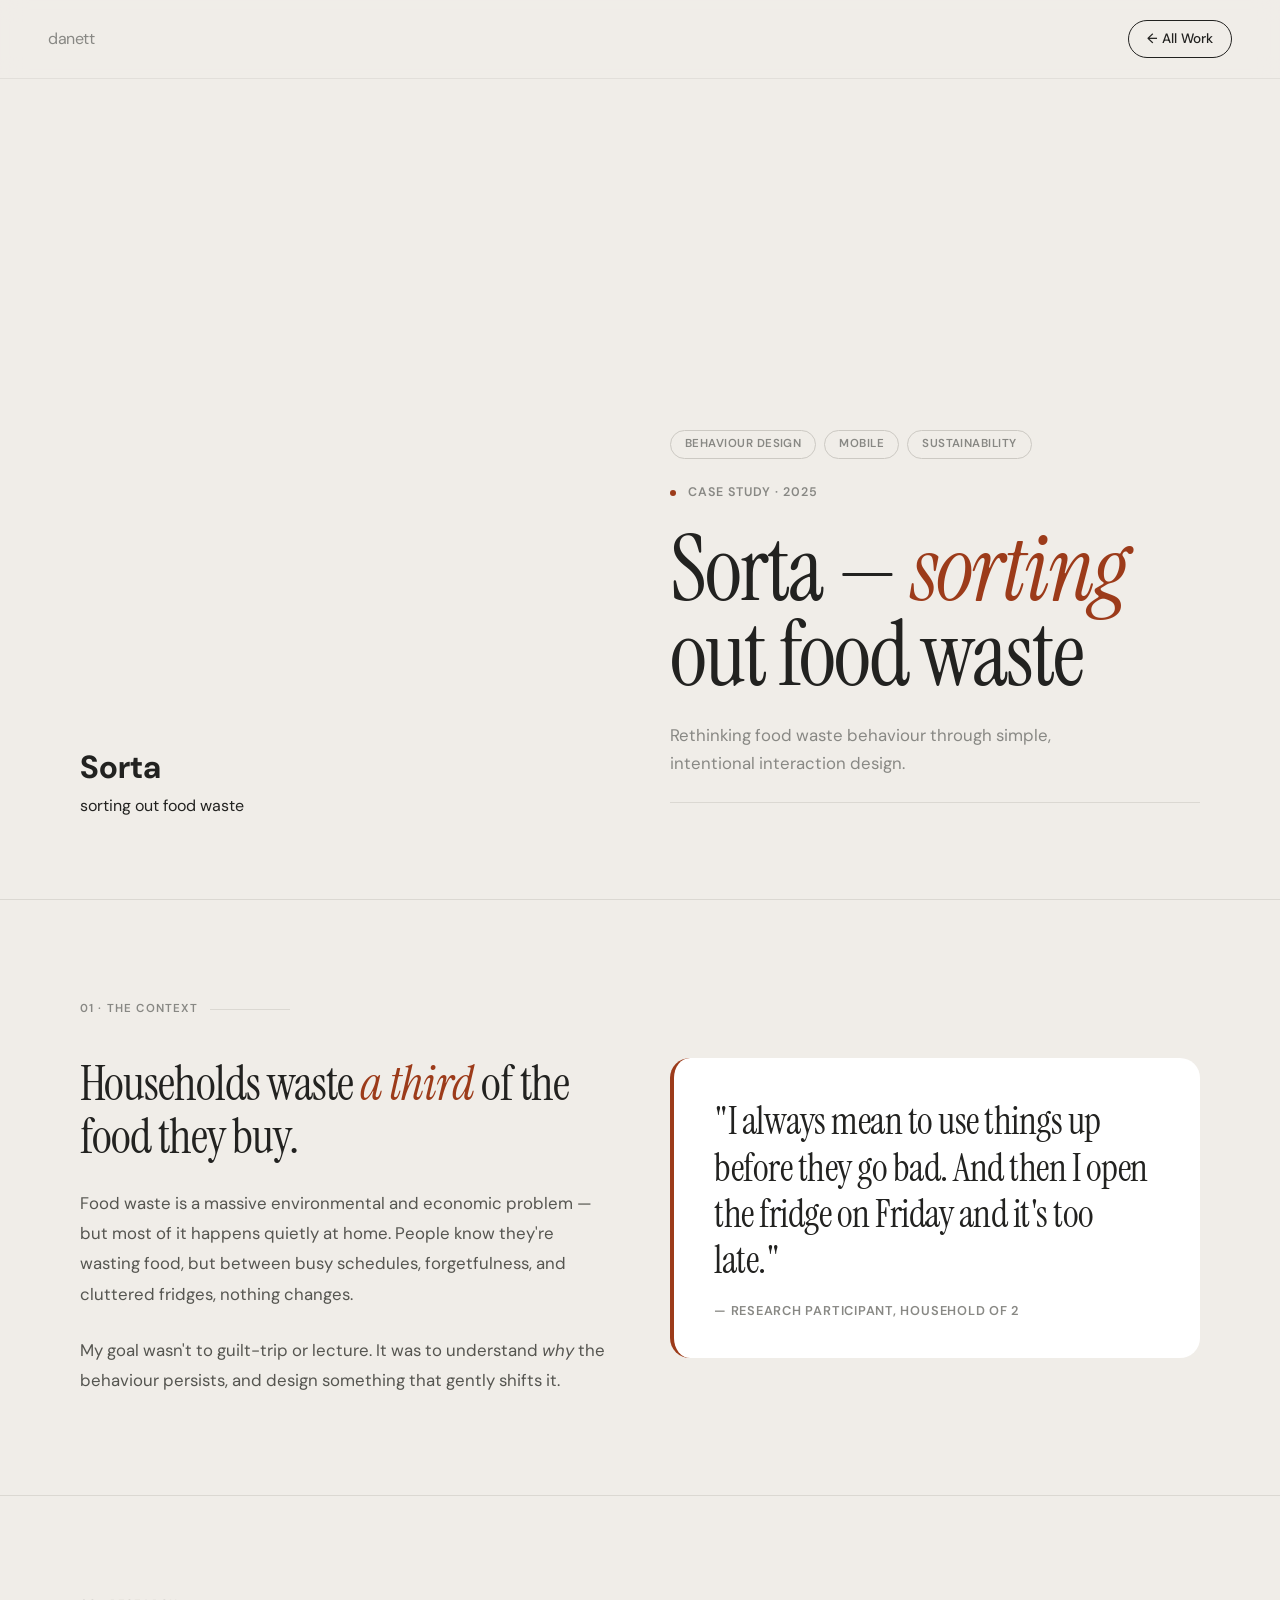
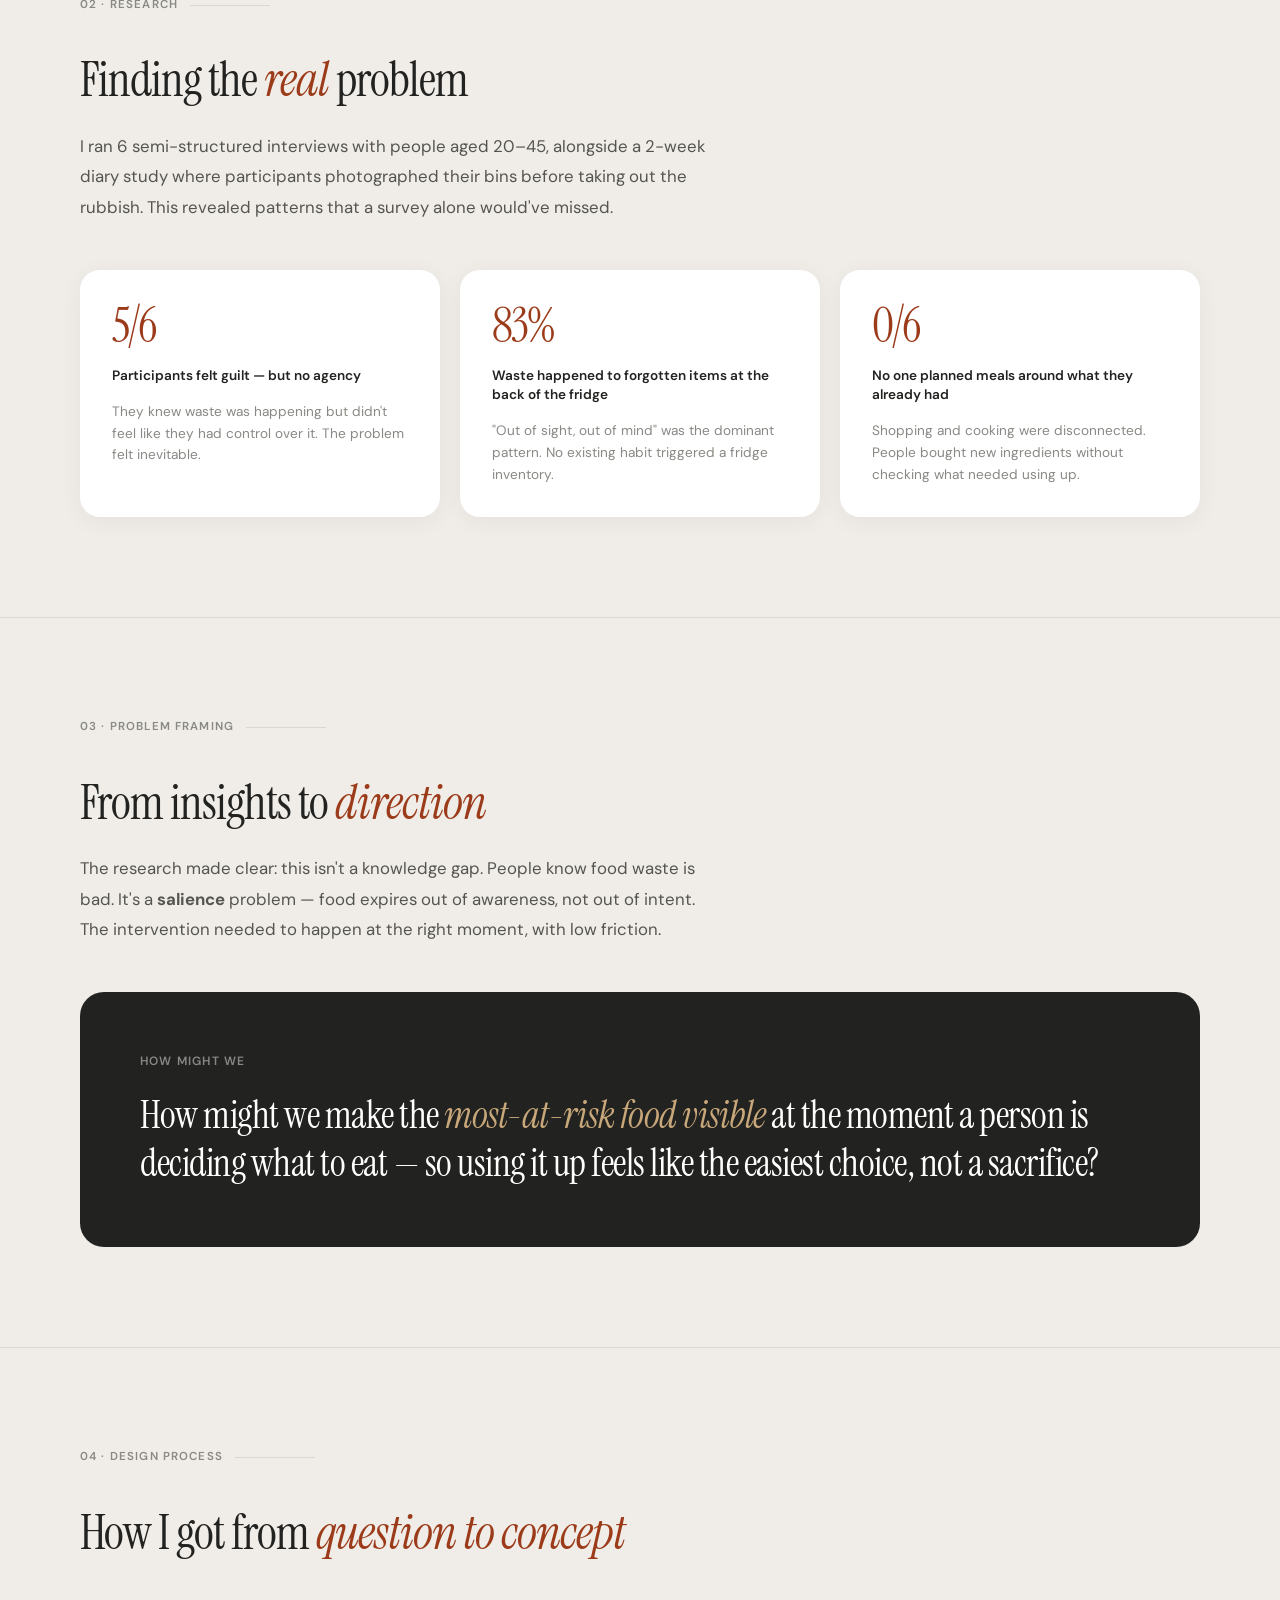
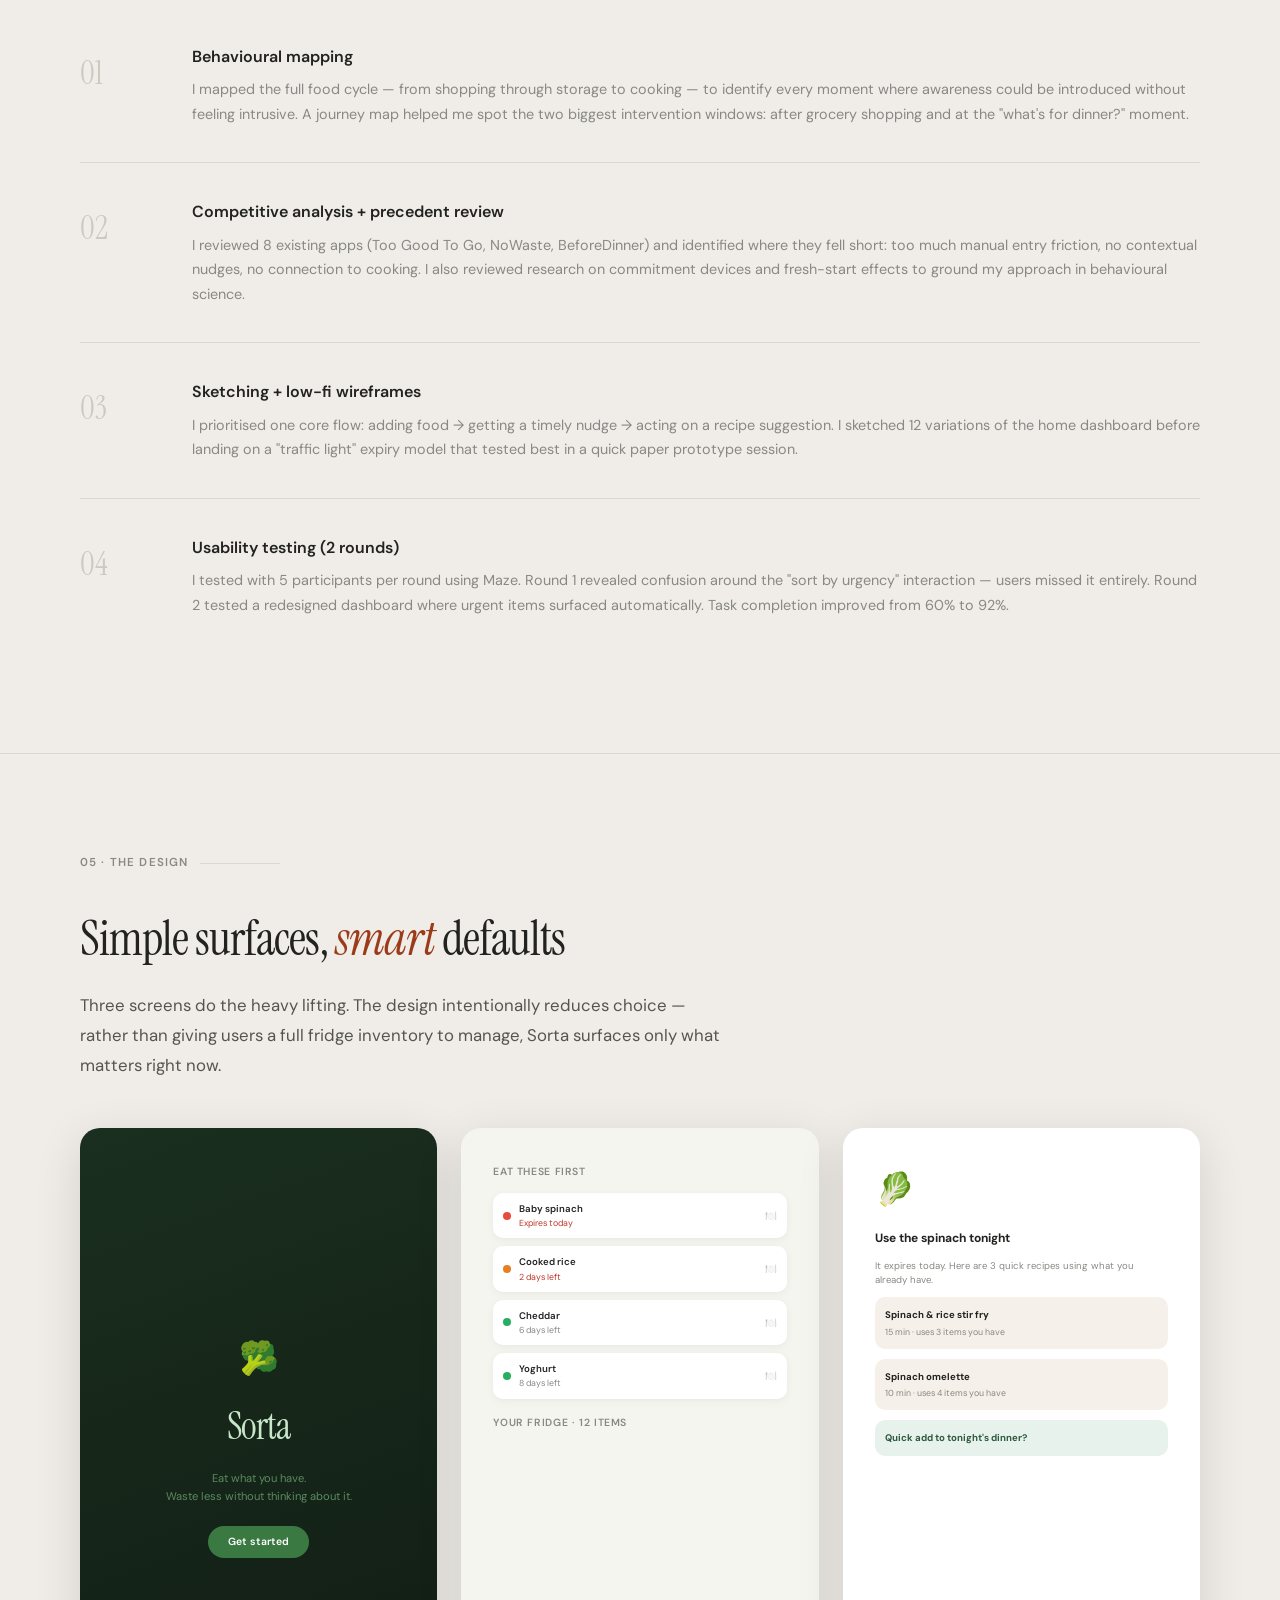
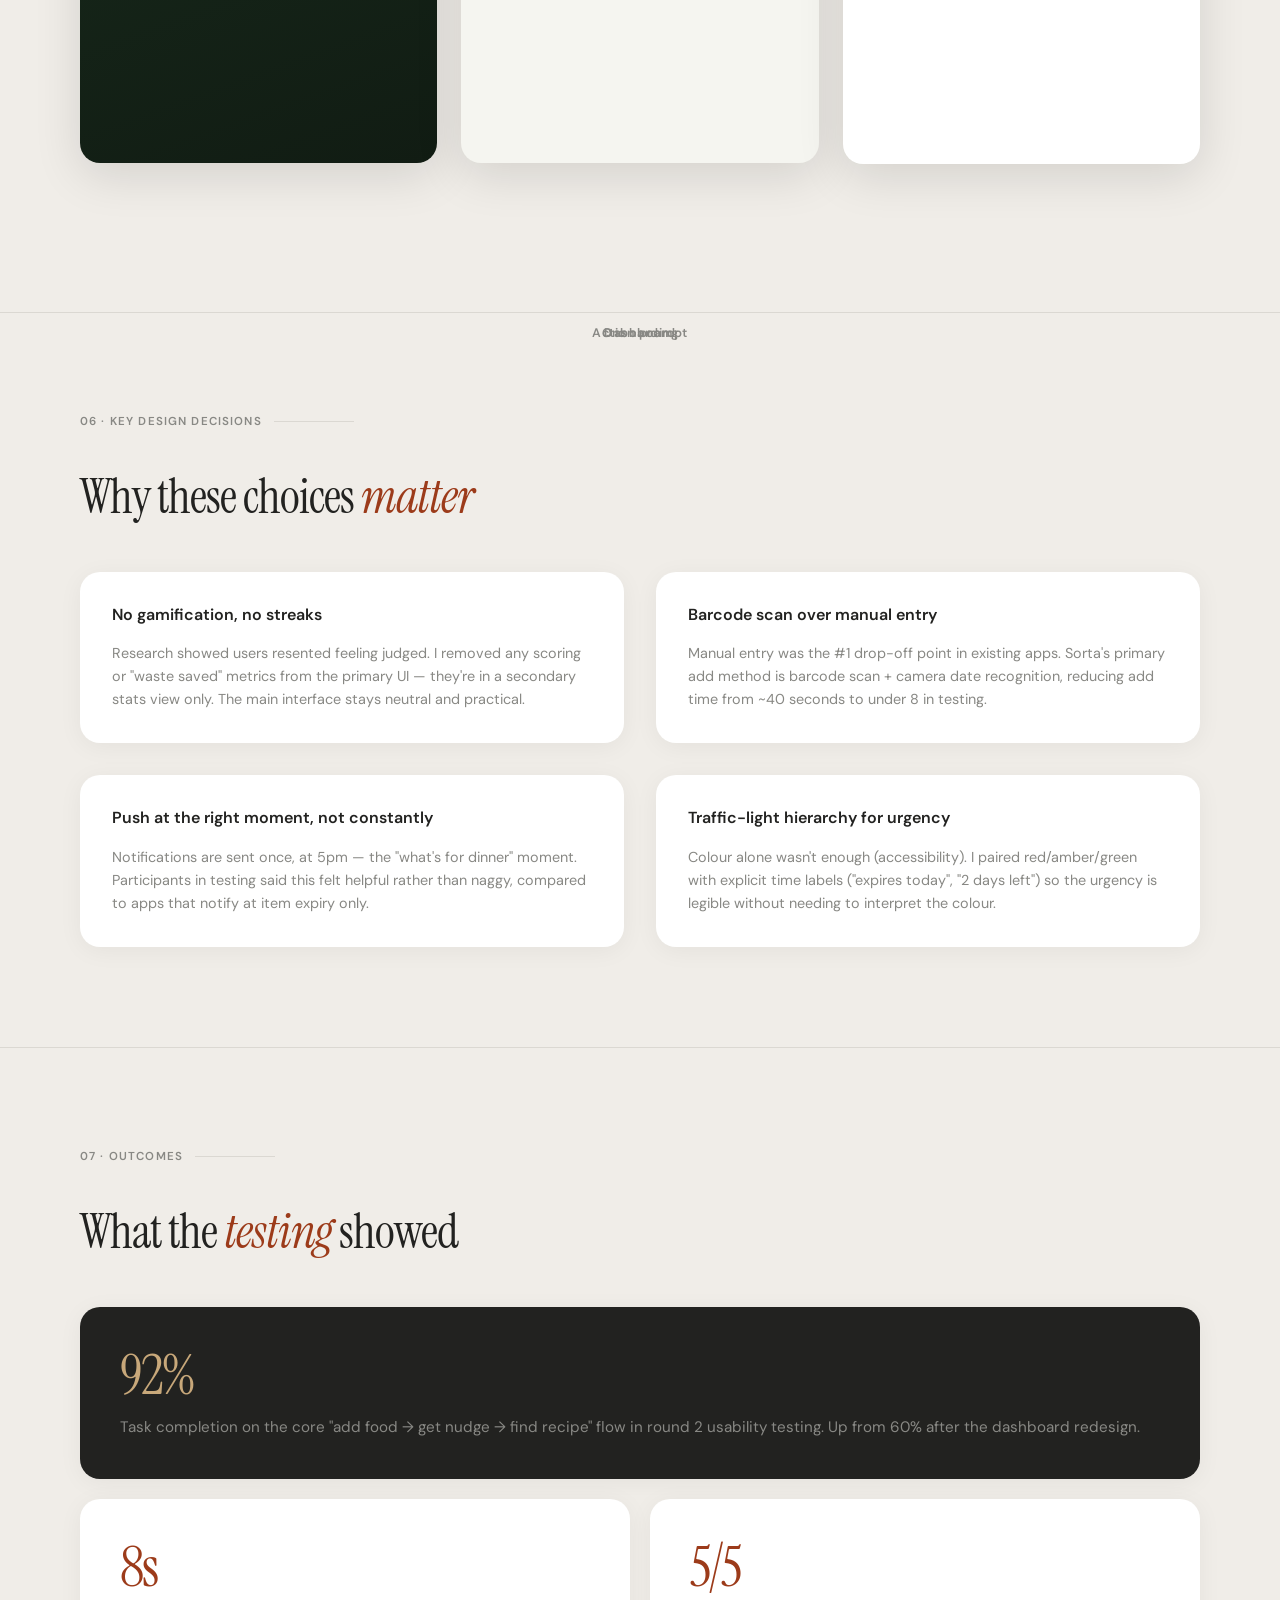
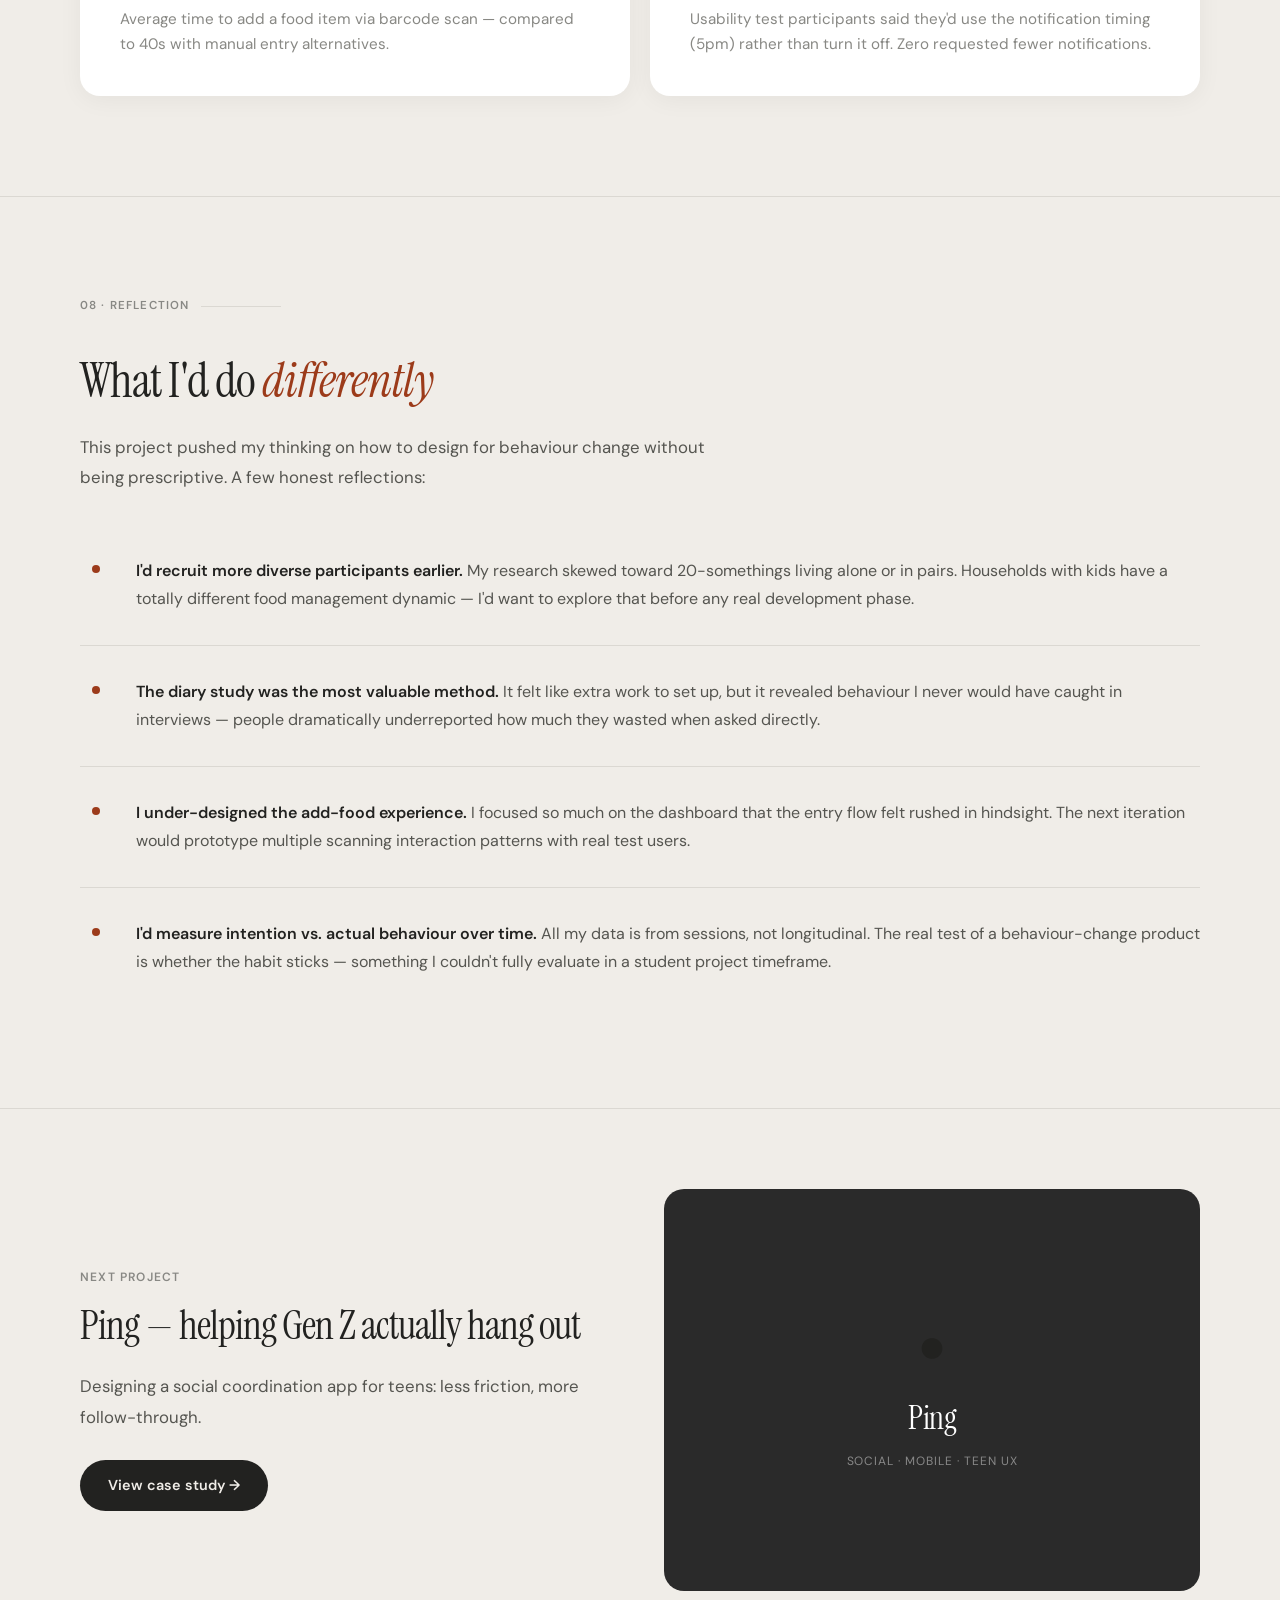
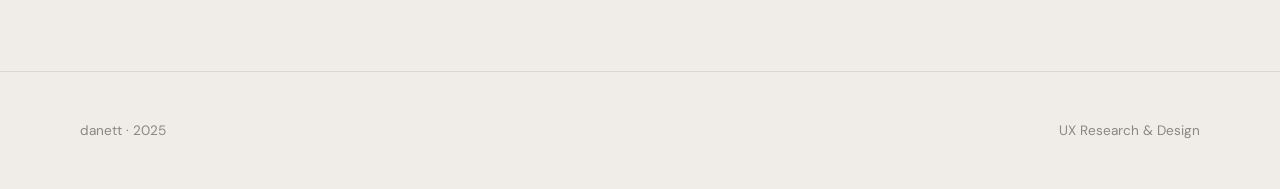
==== sorta.html @ 9630ebcc "sorta.html updated" ====
<!DOCTYPE html>
<html lang="en">
<head>
  <meta charset="UTF-8">
  <meta name="viewport" content="width=device-width, initial-scale=1.0">
  <title>Sorta — Case Study | Danett</title>
  <link rel="preconnect" href="https://fonts.googleapis.com">
  <link href="https://fonts.googleapis.com/css2?family=Instrument+Serif:ital@0;1&family=DM+Sans:wght@300;400;500;600&display=swap" rel="stylesheet">
  <style>
    :root {
      --bg: #f0ede8;
      --dark: #222220;
      --mid: #888884;
      --rust: #9c3b1a;
      --rust-bg: #a8431e;
      --white: #ffffff;
      --card-bg: #ffffff;
      --radius: 20px;
      --accent-soft: #e8e3db;
      --green: #2d5a3d;
      --green-light: #e8f2ec;
    }

    *, *::before, *::after { box-sizing: border-box; margin: 0; padding: 0; }
    html { scroll-behavior: smooth; }

    body {
      background: var(--bg);
      color: var(--dark);
      font-family: 'DM Sans', sans-serif;
      font-size: 16px;
      line-height: 1.6;
    }

    a { color: inherit; text-decoration: none; }

    /* ── NAV ── */
    nav {
      position: fixed;
      top: 0; left: 0; right: 0;
      z-index: 100;
      display: flex;
      align-items: center;
      justify-content: space-between;
      padding: 20px 48px;
      background: rgba(240, 237, 232, 0.85);
      backdrop-filter: blur(12px);
      border-bottom: 1px solid rgba(0,0,0,0.06);
    }

    .nav-logo {
      font-size: 1rem;
      color: var(--mid);
      letter-spacing: -0.5px;
    }

    .nav-back {
      display: flex;
      align-items: center;
      gap: 8px;
      font-size: 0.85rem;
      font-weight: 500;
      color: var(--dark);
      border: 1.5px solid var(--dark);
      border-radius: 999px;
      padding: 7px 18px;
      transition: background 0.2s, color 0.2s;
    }
    .nav-back:hover { background: var(--dark); color: var(--bg); }

    /* ── HERO / TITLE BLOCK ── */
    .cs-hero {
      min-height: 100vh;
      display: grid;
      grid-template-columns: 1fr 1fr;
      align-items: end;
      padding: 140px 80px 80px;
      gap: 60px;
      border-bottom: 1.5px solid #dbd8d2;
    }

    .cs-hero-left {
      display: flex;
      flex-direction: column;
      justify-content: flex-end;
      gap: 24px;
    }

    .cs-eyebrow {
      display: flex;
      align-items: center;
      gap: 12px;
      font-size: 0.78rem;
      font-weight: 600;
      letter-spacing: 0.08em;
      text-transform: uppercase;
      color: var(--mid);
    }

    .cs-eyebrow-dot {
      width: 6px; height: 6px;
      background: var(--rust);
      border-radius: 50%;
    }

    .cs-hero-title {
      font-family: 'Instrument Serif', serif;
      font-size: clamp(3.5rem, 7vw, 6rem);
      line-height: 0.95;
      letter-spacing: -2px;
      font-weight: 400;
    }

    .cs-hero-title em {
      font-style: italic;
      color: var(--rust);
    }

    .cs-hero-subtitle {
      font-size: 1.05rem;
      color: var(--mid);
      line-height: 1.7;
      max-width: 440px;
    }

    .cs-hero-meta {
      display: flex;
      gap: 32px;
      padding-top: 16px;
      border-top: 1px solid #dbd8d2;
      flex-wrap: wrap;
    }

    .meta-item {
      display: flex;
      flex-direction: column;
      gap: 4px;
    }

    .meta-label {
      font-size: 0.7rem;
      font-weight: 600;
      letter-spacing: 0.08em;
      text-transform: uppercase;
      color: var(--mid);
    }

    .meta-value {
      font-size: 0.9rem;
      font-weight: 500;
      color: var(--dark);
    }

    .cs-hero-right {
      display: flex;
      align-items: flex-end;
      justify-content: center;
    }

    .cs-hero-visual {
      width: 100%;
      aspect-ratio: 3/4;
      background: #2a2a2a;
      border-radius: 24px;
      overflow: hidden;
      position: relative;
      box-shadow: 0 32px 80px rgba(0,0,0,0.15);
    }

    /* Visual inside hero card */
    .hero-card-inner {
      position: absolute;
      inset: 0;
      display: flex;
      flex-direction: column;
      align-items: center;
      justify-content: center;
      gap: 16px;
      background: linear-gradient(160deg, #1a2f1f 0%, #0d1a10 100%);
    }

    .hero-card-icon {
      font-size: 4rem;
      line-height: 1;
    }

    .hero-card-wordmark {
      font-family: 'Instrument Serif', serif;
      font-size: 3.5rem;
      color: #c8e6c9;
      letter-spacing: -1px;
    }

    .hero-card-tagline {
      font-size: 0.8rem;
      color: #5a8a5e;
      letter-spacing: 0.1em;
      text-transform: uppercase;
    }

    .hero-card-screens {
      position: absolute;
      bottom: -20px;
      left: 50%;
      transform: translateX(-50%);
      display: flex;
      gap: 12px;
    }

    .mini-screen {
      width: 70px;
      height: 120px;
      background: #1a3a1f;
      border-radius: 10px;
      border: 1px solid #2d5a32;
    }

    .mini-screen:nth-child(2) { transform: translateY(-16px); background: #234028; }

    /* ── TAGS ── */
    .tag-row {
      display: flex;
      gap: 8px;
      flex-wrap: wrap;
    }

    .tag {
      font-size: 0.72rem;
      font-weight: 600;
      color: var(--mid);
      border: 1.5px solid #ccc9c3;
      border-radius: 999px;
      padding: 4px 14px;
      letter-spacing: 0.04em;
      text-transform: uppercase;
    }

    /* ── CONTENT SECTIONS ── */
    .cs-section {
      padding: 100px 80px;
      border-bottom: 1.5px solid #dbd8d2;
    }

    .cs-section:last-of-type { border-bottom: none; }

    .section-number {
      font-size: 0.72rem;
      font-weight: 600;
      letter-spacing: 0.1em;
      text-transform: uppercase;
      color: var(--mid);
      margin-bottom: 40px;
      display: flex;
      align-items: center;
      gap: 12px;
    }

    .section-number::after {
      content: '';
      flex: 1;
      height: 1px;
      background: #dbd8d2;
      max-width: 80px;
    }

    .section-title {
      font-family: 'Instrument Serif', serif;
      font-size: clamp(2rem, 4vw, 3rem);
      font-weight: 400;
      line-height: 1.1;
      letter-spacing: -1px;
      margin-bottom: 24px;
    }

    .section-title em { font-style: italic; color: var(--rust); }

    .body-text {
      font-size: 1.05rem;
      color: #555550;
      line-height: 1.8;
      max-width: 640px;
    }

    /* ── 2-COL LAYOUT ── */
    .two-col {
      display: grid;
      grid-template-columns: 1fr 1fr;
      gap: 60px;
      align-items: start;
    }

    .two-col.flip > *:first-child { order: 2; }
    .two-col.flip > *:last-child { order: 1; }

    /* ── PROBLEM BLOCK ── */
    .problem-quote {
      font-family: 'Instrument Serif', serif;
      font-size: clamp(1.8rem, 3vw, 2.4rem);
      font-weight: 400;
      line-height: 1.2;
      letter-spacing: -0.5px;
      color: var(--dark);
      padding: 40px;
      background: var(--white);
      border-radius: var(--radius);
      border-left: 4px solid var(--rust);
      position: relative;
    }

    .problem-quote .quote-source {
      display: block;
      margin-top: 20px;
      font-family: 'DM Sans', sans-serif;
      font-size: 0.8rem;
      font-weight: 600;
      letter-spacing: 0.06em;
      text-transform: uppercase;
      color: var(--mid);
    }

    /* ── RESEARCH CARDS ── */
    .insight-grid {
      display: grid;
      grid-template-columns: repeat(3, 1fr);
      gap: 20px;
      margin-top: 48px;
    }

    .insight-card {
      background: var(--white);
      border-radius: var(--radius);
      padding: 32px;
      display: flex;
      flex-direction: column;
      gap: 16px;
      box-shadow: 0 4px 24px rgba(0,0,0,0.05);
      transition: transform 0.2s ease, box-shadow 0.2s ease;
    }

    .insight-card:hover {
      transform: translateY(-4px);
      box-shadow: 0 12px 40px rgba(0,0,0,0.1);
    }

    .insight-num {
      font-family: 'Instrument Serif', serif;
      font-size: 3rem;
      font-weight: 400;
      line-height: 1;
      color: var(--rust);
      letter-spacing: -2px;
    }

    .insight-label {
      font-size: 0.85rem;
      font-weight: 600;
      color: var(--dark);
      line-height: 1.4;
    }

    .insight-desc {
      font-size: 0.85rem;
      color: var(--mid);
      line-height: 1.6;
    }

    /* ── HMW / FRAMING ── */
    .hmw-block {
      background: var(--dark);
      color: var(--white);
      border-radius: 24px;
      padding: 60px;
      margin-top: 48px;
    }

    .hmw-label {
      font-size: 0.75rem;
      font-weight: 600;
      letter-spacing: 0.1em;
      text-transform: uppercase;
      color: #888;
      margin-bottom: 20px;
    }

    .hmw-text {
      font-family: 'Instrument Serif', serif;
      font-size: clamp(1.6rem, 3vw, 2.4rem);
      font-weight: 400;
      line-height: 1.25;
      letter-spacing: -0.5px;
    }

    .hmw-text em {
      font-style: italic;
      color: #c8a87a;
    }

    /* ── PROCESS STEPS ── */
    .process-steps {
      display: flex;
      flex-direction: column;
      gap: 0;
      margin-top: 48px;
    }

    .process-step {
      display: grid;
      grid-template-columns: 80px 1fr;
      gap: 32px;
      padding: 36px 0;
      border-bottom: 1px solid #dbd8d2;
      align-items: start;
    }

    .process-step:last-child { border-bottom: none; }

    .step-num {
      font-family: 'Instrument Serif', serif;
      font-size: 2rem;
      color: #ccc9c3;
      font-weight: 400;
      padding-top: 4px;
    }

    .step-content { display: flex; flex-direction: column; gap: 8px; }

    .step-title {
      font-size: 1rem;
      font-weight: 600;
      color: var(--dark);
    }

    .step-desc {
      font-size: 0.9rem;
      color: var(--mid);
      line-height: 1.7;
    }

    /* ── MOCKUP FRAMES ── */
    .mockup-row {
      display: grid;
      grid-template-columns: repeat(3, 1fr);
      gap: 24px;
      margin-top: 48px;
    }

    .mockup-frame {
      border-radius: 20px;
      overflow: hidden;
      aspect-ratio: 9/16;
      display: flex;
      flex-direction: column;
      position: relative;
      box-shadow: 0 12px 48px rgba(0,0,0,0.12);
    }

    /* Different screen states */
    .frame-onboard {
      background: linear-gradient(160deg, #1a2f1f 0%, #111c13 100%);
    }

    .frame-home {
      background: #f5f5f0;
    }

    .frame-action {
      background: #fff;
    }

    .frame-label {
      position: absolute;
      bottom: -32px;
      left: 0;
      right: 0;
      text-align: center;
      font-size: 0.78rem;
      font-weight: 600;
      color: var(--mid);
      letter-spacing: 0.04em;
    }

    .mockup-wrapper {
      padding-bottom: 48px;
    }

    /* Onboarding screen contents */
    .screen-onboard-inner {
      display: flex;
      flex-direction: column;
      align-items: center;
      justify-content: center;
      height: 100%;
      gap: 12px;
      padding: 24px;
    }

    .screen-logo {
      font-family: 'Instrument Serif', serif;
      font-size: 2.4rem;
      color: #c8e6c9;
      letter-spacing: -1px;
    }

    .screen-body-text {
      font-size: 0.7rem;
      color: #5a8a5e;
      text-align: center;
      line-height: 1.6;
    }

    .screen-btn {
      background: #3a7a42;
      color: #fff;
      border-radius: 999px;
      padding: 8px 20px;
      font-size: 0.65rem;
      font-weight: 600;
      margin-top: 8px;
    }

    /* Home screen */
    .screen-home-inner {
      display: flex;
      flex-direction: column;
      padding: 20px 16px;
      gap: 8px;
      height: 100%;
    }

    .screen-header {
      font-size: 0.65rem;
      font-weight: 600;
      color: var(--mid);
      letter-spacing: 0.06em;
      text-transform: uppercase;
      margin-bottom: 4px;
    }

    .food-item {
      background: #fff;
      border-radius: 10px;
      padding: 8px 10px;
      display: flex;
      align-items: center;
      gap: 8px;
      box-shadow: 0 2px 8px rgba(0,0,0,0.05);
    }

    .food-dot {
      width: 8px; height: 8px;
      border-radius: 50%;
      flex-shrink: 0;
    }

    .food-info { flex: 1; }

    .food-name {
      font-size: 0.6rem;
      font-weight: 600;
      color: var(--dark);
    }

    .food-exp {
      font-size: 0.55rem;
      color: var(--mid);
    }

    .food-exp.urgent { color: #c0392b; }

    /* Action screen */
    .screen-action-inner {
      display: flex;
      flex-direction: column;
      padding: 20px 16px;
      gap: 10px;
      height: 100%;
    }

    .action-icon {
      font-size: 2rem;
      margin-bottom: 4px;
    }

    .action-title {
      font-size: 0.75rem;
      font-weight: 700;
      color: var(--dark);
    }

    .action-subtitle {
      font-size: 0.6rem;
      color: var(--mid);
      line-height: 1.5;
    }

    .recipe-card {
      background: #f5f0ea;
      border-radius: 10px;
      padding: 10px;
    }

    .recipe-title {
      font-size: 0.6rem;
      font-weight: 700;
      color: var(--dark);
    }

    .recipe-sub {
      font-size: 0.55rem;
      color: var(--mid);
      margin-top: 2px;
    }

    /* ── OUTCOMES ── */
    .outcomes-grid {
      display: grid;
      grid-template-columns: 1fr 1fr;
      gap: 20px;
      margin-top: 48px;
    }

    .outcome-card {
      background: var(--white);
      border-radius: var(--radius);
      padding: 40px;
      box-shadow: 0 4px 24px rgba(0,0,0,0.05);
    }

    .outcome-card.featured {
      background: var(--dark);
      color: var(--white);
      grid-column: 1 / -1;
    }

    .outcome-stat {
      font-family: 'Instrument Serif', serif;
      font-size: 3.5rem;
      font-weight: 400;
      line-height: 1;
      letter-spacing: -2px;
      color: var(--rust);
      margin-bottom: 12px;
    }

    .outcome-card.featured .outcome-stat { color: #c8a87a; }

    .outcome-text {
      font-size: 0.95rem;
      color: var(--mid);
      line-height: 1.6;
    }

    .outcome-card.featured .outcome-text { color: #888884; }

    /* ── REFLECTION ── */
    .reflection-list {
      display: flex;
      flex-direction: column;
      gap: 0;
      margin-top: 32px;
    }

    .reflection-item {
      padding: 32px 0;
      border-bottom: 1px solid #dbd8d2;
      display: grid;
      grid-template-columns: 32px 1fr;
      gap: 24px;
      align-items: start;
    }

    .reflection-item:last-child { border-bottom: none; }

    .reflection-bullet {
      width: 8px; height: 8px;
      border-radius: 50%;
      background: var(--rust);
      margin-top: 8px;
      justify-self: center;
    }

    .reflection-text {
      font-size: 1rem;
      color: #555550;
      line-height: 1.75;
    }

    .reflection-text strong {
      color: var(--dark);
      font-weight: 600;
    }

    /* ── NEXT PROJECT ── */
    .next-section {
      padding: 80px;
      display: grid;
      grid-template-columns: 1fr 1fr;
      align-items: center;
      gap: 48px;
    }

    .next-label {
      font-size: 0.75rem;
      font-weight: 600;
      letter-spacing: 0.1em;
      text-transform: uppercase;
      color: var(--mid);
      margin-bottom: 16px;
    }

    .next-title {
      font-family: 'Instrument Serif', serif;
      font-size: 2.5rem;
      font-weight: 400;
      letter-spacing: -1px;
      line-height: 1.1;
      margin-bottom: 24px;
    }

    .next-btn {
      display: inline-flex;
      align-items: center;
      gap: 12px;
      background: var(--dark);
      color: var(--bg);
      border-radius: 999px;
      padding: 14px 28px;
      font-size: 0.9rem;
      font-weight: 600;
      transition: background 0.2s;
    }

    .next-btn:hover { background: var(--rust); }

    .next-visual {
      aspect-ratio: 4/3;
      background: #2a2a2a;
      border-radius: var(--radius);
      display: flex;
      align-items: center;
      justify-content: center;
      overflow: hidden;
    }

    .next-visual-inner {
      font-size: 3rem;
      display: flex;
      flex-direction: column;
      align-items: center;
      gap: 8px;
    }

    .next-name {
      font-family: 'Instrument Serif', serif;
      font-size: 2rem;
      color: #fff;
      letter-spacing: -0.5px;
    }

    .next-sub {
      font-size: 0.75rem;
      color: #888;
      letter-spacing: 0.08em;
      text-transform: uppercase;
    }

    /* ── FOOTER ── */
    footer {
      padding: 48px 80px;
      border-top: 1.5px solid #dbd8d2;
      display: flex;
      justify-content: space-between;
      align-items: center;
    }

    .foot-left { color: var(--mid); font-size: 0.85rem; }

    /* ── Sticky progress bar ── */
    .reading-bar {
      position: fixed;
      top: 0; left: 0;
      height: 2px;
      background: var(--rust);
      z-index: 200;
      width: 0%;
      transition: width 0.1s linear;
    }

    /* ── SCROLL ANIMATIONS ── */
    .reveal {
      opacity: 0;
      transform: translateY(24px);
      transition: opacity 0.7s ease, transform 0.7s ease;
    }

    .reveal.visible {
      opacity: 1;
      transform: translateY(0);
    }

    /* delay utilities */
    .delay-1 { transition-delay: 0.1s; }
    .delay-2 { transition-delay: 0.2s; }
    .delay-3 { transition-delay: 0.3s; }
    .delay-4 { transition-delay: 0.4s; }

    @media (max-width: 900px) {
      nav { padding: 16px 24px; }
      .cs-hero { grid-template-columns: 1fr; padding: 120px 24px 60px; }
      .cs-hero-right { display: none; }
      .cs-section { padding: 60px 24px; }
      .insight-grid { grid-template-columns: 1fr; }
      .mockup-row { grid-template-columns: 1fr; max-width: 280px; margin-inline: auto; }
      .outcomes-grid { grid-template-columns: 1fr; }
      .outcomes-grid .outcome-card.featured { grid-column: unset; }
      .next-section { grid-template-columns: 1fr; padding: 60px 24px; }
      .next-visual { display: none; }
      footer { padding: 40px 24px; flex-direction: column; gap: 16px; text-align: center; }
      .two-col { grid-template-columns: 1fr; }
      .two-col.flip > * { order: unset; }
      .hmw-block { padding: 36px 28px; }
    }
  </style>
</head>
<body>

  <div class="reading-bar" id="readingBar"></div>

  <!-- NAV -->
  <nav>
    <span class="nav-logo">danett</span>
    <a href="index.html" class="nav-back">← All Work</a>
  </nav>

  <header class="cs-hero">
  
    <!-- FULL WIDTH HERO IMAGE -->
    <a href="index.html" class="cs-hero-image">
      <div class="hero-overlay">
        <h1 class="hero-image-title">Sorta</h1>
        <p class="hero-image-sub">sorting out food waste</p>
      </div>
    </a>
  
    <!-- CONTENT BELOW IMAGE -->
    <div class="cs-hero-content">
      <div class="cs-hero-left">
        <div class="tag-row">
          <span class="tag">Behaviour Design</span>
          <span class="tag">Mobile</span>
          <span class="tag">Sustainability</span>
        </div>
  
        <div class="cs-eyebrow">
          <span class="cs-eyebrow-dot"></span>
          Case Study · 2025
        </div>
  
        <h1 class="cs-hero-title">
          Sorta — <em>sorting</em><br>out food waste
        </h1>
  
        <p class="cs-hero-subtitle">
          Rethinking food waste behaviour through simple, intentional interaction design.
        </p>
  
        <div class="cs-hero-meta">
          <!-- keep your meta exactly as is -->
        </div>
      </div>
    </div>
  
  </header>

  <!-- 01 CONTEXT -->
  <section class="cs-section reveal">
    <div class="section-number">01 · The Context</div>
    <div class="two-col">
      <div>
        <h2 class="section-title">Households waste <em>a third</em> of the food they buy.</h2>
        <p class="body-text">
          Food waste is a massive environmental and economic problem — but most of it happens quietly at home. People know they're wasting food, but between busy schedules, forgetfulness, and cluttered fridges, nothing changes.
        </p>
        <br>
        <p class="body-text">
          My goal wasn't to guilt-trip or lecture. It was to understand <em>why</em> the behaviour persists, and design something that gently shifts it.
        </p>
      </div>
      <div>
        <blockquote class="problem-quote">
          "I always mean to use things up before they go bad. And then I open the fridge on Friday and it's too late."
          <span class="quote-source">— Research participant, household of 2</span>
        </blockquote>
      </div>
    </div>
  </section>

  <!-- 02 RESEARCH -->
  <section class="cs-section reveal">
    <div class="section-number">02 · Research</div>
    <h2 class="section-title">Finding the <em>real</em> problem</h2>
    <p class="body-text">
      I ran 6 semi-structured interviews with people aged 20–45, alongside a 2-week diary study where participants photographed their bins before taking out the rubbish. This revealed patterns that a survey alone would've missed.
    </p>

    <div class="insight-grid">
      <div class="insight-card reveal delay-1">
        <span class="insight-num">5/6</span>
        <span class="insight-label">Participants felt guilt — but no agency</span>
        <p class="insight-desc">They knew waste was happening but didn't feel like they had control over it. The problem felt inevitable.</p>
      </div>
      <div class="insight-card reveal delay-2">
        <span class="insight-num">83%</span>
        <span class="insight-label">Waste happened to forgotten items at the back of the fridge</span>
        <p class="insight-desc">"Out of sight, out of mind" was the dominant pattern. No existing habit triggered a fridge inventory.</p>
      </div>
      <div class="insight-card reveal delay-3">
        <span class="insight-num">0/6</span>
        <span class="insight-label">No one planned meals around what they already had</span>
        <p class="insight-desc">Shopping and cooking were disconnected. People bought new ingredients without checking what needed using up.</p>
      </div>
    </div>
  </section>

  <!-- 03 FRAMING -->
  <section class="cs-section reveal">
    <div class="section-number">03 · Problem Framing</div>
    <h2 class="section-title">From insights to <em>direction</em></h2>
    <p class="body-text">
      The research made clear: this isn't a knowledge gap. People know food waste is bad. It's a <strong>salience</strong> problem — food expires out of awareness, not out of intent. The intervention needed to happen at the right moment, with low friction.
    </p>
    <div class="hmw-block">
      <p class="hmw-label">How Might We</p>
      <p class="hmw-text">
        How might we make the <em>most-at-risk food visible</em> at the moment a person is deciding what to eat — so using it up feels like the easiest choice, not a sacrifice?
      </p>
    </div>
  </section>

  <!-- 04 PROCESS -->
  <section class="cs-section reveal">
    <div class="section-number">04 · Design Process</div>
    <h2 class="section-title">How I got from <em>question to concept</em></h2>

    <div class="process-steps">
      <div class="process-step reveal">
        <span class="step-num">01</span>
        <div class="step-content">
          <span class="step-title">Behavioural mapping</span>
          <p class="step-desc">I mapped the full food cycle — from shopping through storage to cooking — to identify every moment where awareness could be introduced without feeling intrusive. A journey map helped me spot the two biggest intervention windows: after grocery shopping and at the "what's for dinner?" moment.</p>
        </div>
      </div>
      <div class="process-step reveal delay-1">
        <span class="step-num">02</span>
        <div class="step-content">
          <span class="step-title">Competitive analysis + precedent review</span>
          <p class="step-desc">I reviewed 8 existing apps (Too Good To Go, NoWaste, BeforeDinner) and identified where they fell short: too much manual entry friction, no contextual nudges, no connection to cooking. I also reviewed research on commitment devices and fresh-start effects to ground my approach in behavioural science.</p>
        </div>
      </div>
      <div class="process-step reveal delay-2">
        <span class="step-num">03</span>
        <div class="step-content">
          <span class="step-title">Sketching + low-fi wireframes</span>
          <p class="step-desc">I prioritised one core flow: adding food → getting a timely nudge → acting on a recipe suggestion. I sketched 12 variations of the home dashboard before landing on a "traffic light" expiry model that tested best in a quick paper prototype session.</p>
        </div>
      </div>
      <div class="process-step reveal delay-3">
        <span class="step-num">04</span>
        <div class="step-content">
          <span class="step-title">Usability testing (2 rounds)</span>
          <p class="step-desc">I tested with 5 participants per round using Maze. Round 1 revealed confusion around the "sort by urgency" interaction — users missed it entirely. Round 2 tested a redesigned dashboard where urgent items surfaced automatically. Task completion improved from 60% to 92%.</p>
        </div>
      </div>
    </div>
  </section>

  <!-- 05 DESIGN -->
  <section class="cs-section reveal">
    <div class="section-number">05 · The Design</div>
    <h2 class="section-title">Simple surfaces, <em>smart</em> defaults</h2>
    <p class="body-text">
      Three screens do the heavy lifting. The design intentionally reduces choice — rather than giving users a full fridge inventory to manage, Sorta surfaces only what matters right now.
    </p>

    <div class="mockup-wrapper">
      <div class="mockup-row">

        <div>
          <div class="mockup-frame frame-onboard">
            <div class="screen-onboard-inner">
              <span style="font-size:2rem;">🥦</span>
              <span class="screen-logo">Sorta</span>
              <p class="screen-body-text">Eat what you have.<br>Waste less without thinking about it.</p>
              <div class="screen-btn">Get started</div>
            </div>
          </div>
          <p class="frame-label">Onboarding</p>
        </div>

        <div>
          <div class="mockup-frame frame-home" style="padding: 16px;">
            <div class="screen-home-inner">
              <p class="screen-header">Eat these first</p>
              <div class="food-item">
                <div class="food-dot" style="background:#e74c3c;"></div>
                <div class="food-info">
                  <p class="food-name">Baby spinach</p>
                  <p class="food-exp urgent">Expires today</p>
                </div>
                <span style="font-size:0.6rem;">🍽️</span>
              </div>
              <div class="food-item">
                <div class="food-dot" style="background:#e67e22;"></div>
                <div class="food-info">
                  <p class="food-name">Cooked rice</p>
                  <p class="food-exp urgent">2 days left</p>
                </div>
                <span style="font-size:0.6rem;">🍽️</span>
              </div>
              <div class="food-item">
                <div class="food-dot" style="background:#27ae60;"></div>
                <div class="food-info">
                  <p class="food-name">Cheddar</p>
                  <p class="food-exp">6 days left</p>
                </div>
                <span style="font-size:0.6rem;">🍽️</span>
              </div>
              <div class="food-item">
                <div class="food-dot" style="background:#27ae60;"></div>
                <div class="food-info">
                  <p class="food-name">Yoghurt</p>
                  <p class="food-exp">8 days left</p>
                </div>
                <span style="font-size:0.6rem;">🍽️</span>
              </div>
              <p class="screen-header" style="margin-top:8px;">Your fridge · 12 items</p>
            </div>
          </div>
          <p class="frame-label">Dashboard</p>
        </div>

        <div>
          <div class="mockup-frame frame-action" style="padding: 16px;">
            <div class="screen-action-inner">
              <span class="action-icon">🥬</span>
              <p class="action-title">Use the spinach tonight</p>
              <p class="action-subtitle">It expires today. Here are 3 quick recipes using what you already have.</p>
              <div class="recipe-card">
                <p class="recipe-title">Spinach & rice stir fry</p>
                <p class="recipe-sub">15 min · uses 3 items you have</p>
              </div>
              <div class="recipe-card">
                <p class="recipe-title">Spinach omelette</p>
                <p class="recipe-sub">10 min · uses 4 items you have</p>
              </div>
              <div style="background:#e8f2ec; border-radius:10px; padding:10px;">
                <p class="recipe-title" style="color:#2d5a3d;">Quick add to tonight's dinner?</p>
              </div>
            </div>
          </div>
          <p class="frame-label">Action prompt</p>
        </div>

      </div>
    </div>
  </section>

  <!-- 06 DECISIONS -->
  <section class="cs-section reveal">
    <div class="section-number">06 · Key Design Decisions</div>
    <h2 class="section-title">Why these choices <em>matter</em></h2>

    <div class="two-col" style="margin-top: 48px; gap: 32px; align-items: start;">
      <div class="insight-card">
        <span class="insight-label" style="font-size:1rem;">No gamification, no streaks</span>
        <p class="insight-desc" style="font-size:0.9rem;">Research showed users resented feeling judged. I removed any scoring or "waste saved" metrics from the primary UI — they're in a secondary stats view only. The main interface stays neutral and practical.</p>
      </div>
      <div class="insight-card">
        <span class="insight-label" style="font-size:1rem;">Barcode scan over manual entry</span>
        <p class="insight-desc" style="font-size:0.9rem;">Manual entry was the #1 drop-off point in existing apps. Sorta's primary add method is barcode scan + camera date recognition, reducing add time from ~40 seconds to under 8 in testing.</p>
      </div>
      <div class="insight-card">
        <span class="insight-label" style="font-size:1rem;">Push at the right moment, not constantly</span>
        <p class="insight-desc" style="font-size:0.9rem;">Notifications are sent once, at 5pm — the "what's for dinner" moment. Participants in testing said this felt helpful rather than naggy, compared to apps that notify at item expiry only.</p>
      </div>
      <div class="insight-card">
        <span class="insight-label" style="font-size:1rem;">Traffic-light hierarchy for urgency</span>
        <p class="insight-desc" style="font-size:0.9rem;">Colour alone wasn't enough (accessibility). I paired red/amber/green with explicit time labels ("expires today", "2 days left") so the urgency is legible without needing to interpret the colour.</p>
      </div>
    </div>
  </section>

  <!-- 07 OUTCOMES -->
  <section class="cs-section reveal">
    <div class="section-number">07 · Outcomes</div>
    <h2 class="section-title">What the <em>testing</em> showed</h2>

    <div class="outcomes-grid">
      <div class="outcome-card featured">
        <p class="outcome-stat">92%</p>
        <p class="outcome-text">Task completion on the core "add food → get nudge → find recipe" flow in round 2 usability testing. Up from 60% after the dashboard redesign.</p>
      </div>
      <div class="outcome-card">
        <p class="outcome-stat">8s</p>
        <p class="outcome-text">Average time to add a food item via barcode scan — compared to 40s with manual entry alternatives.</p>
      </div>
      <div class="outcome-card">
        <p class="outcome-stat">5/5</p>
        <p class="outcome-text">Usability test participants said they'd use the notification timing (5pm) rather than turn it off. Zero requested fewer notifications.</p>
      </div>
    </div>
  </section>

  <!-- 08 REFLECTION -->
  <section class="cs-section reveal">
    <div class="section-number">08 · Reflection</div>
    <h2 class="section-title">What I'd do <em>differently</em></h2>
    <p class="body-text">This project pushed my thinking on how to design for behaviour change without being prescriptive. A few honest reflections:</p>

    <div class="reflection-list">
      <div class="reflection-item reveal">
        <div class="reflection-bullet"></div>
        <p class="reflection-text"><strong>I'd recruit more diverse participants earlier.</strong> My research skewed toward 20-somethings living alone or in pairs. Households with kids have a totally different food management dynamic — I'd want to explore that before any real development phase.</p>
      </div>
      <div class="reflection-item reveal delay-1">
        <div class="reflection-bullet"></div>
        <p class="reflection-text"><strong>The diary study was the most valuable method.</strong> It felt like extra work to set up, but it revealed behaviour I never would have caught in interviews — people dramatically underreported how much they wasted when asked directly.</p>
      </div>
      <div class="reflection-item reveal delay-2">
        <div class="reflection-bullet"></div>
        <p class="reflection-text"><strong>I under-designed the add-food experience.</strong> I focused so much on the dashboard that the entry flow felt rushed in hindsight. The next iteration would prototype multiple scanning interaction patterns with real test users.</p>
      </div>
      <div class="reflection-item reveal delay-3">
        <div class="reflection-bullet"></div>
        <p class="reflection-text"><strong>I'd measure intention vs. actual behaviour over time.</strong> All my data is from sessions, not longitudinal. The real test of a behaviour-change product is whether the habit sticks — something I couldn't fully evaluate in a student project timeframe.</p>
      </div>
    </div>
  </section>

  <!-- NEXT PROJECT -->
  <div style="border-top: 1.5px solid #dbd8d2;">
    <div class="next-section reveal">
      <div>
        <p class="next-label">Next project</p>
        <h3 class="next-title">Ping — helping Gen Z actually hang out</h3>
        <p class="body-text" style="margin-bottom: 28px;">Designing a social coordination app for teens: less friction, more follow-through.</p>
        <a href="#" class="next-btn">View case study →</a>
      </div>
      <div class="next-visual">
        <div class="next-visual-inner">
          <span>● </span>
          <span class="next-name">Ping</span>
          <span class="next-sub">Social · Mobile · Teen UX</span>
        </div>
      </div>
    </div>
  </div>

  <!-- FOOTER -->
  <footer>
    <span class="foot-left">danett · 2025</span>
    <span style="font-size:0.85rem; color: var(--mid);">UX Research & Design</span>
  </footer>

  <script>
    // Reading progress bar
    const bar = document.getElementById('readingBar');
    window.addEventListener('scroll', () => {
      const scrollTop = window.scrollY;
      const docHeight = document.documentElement.scrollHeight - window.innerHeight;
      bar.style.width = (scrollTop / docHeight * 100) + '%';
    });

    // Scroll reveal
    const reveals = document.querySelectorAll('.reveal');
    const observer = new IntersectionObserver((entries) => {
      entries.forEach(entry => {
        if (entry.isIntersecting) {
          entry.target.classList.add('visible');
        }
      });
    }, { threshold: 0.12 });
    reveals.forEach(el => observer.observe(el));
  </script>
</body>
</html>
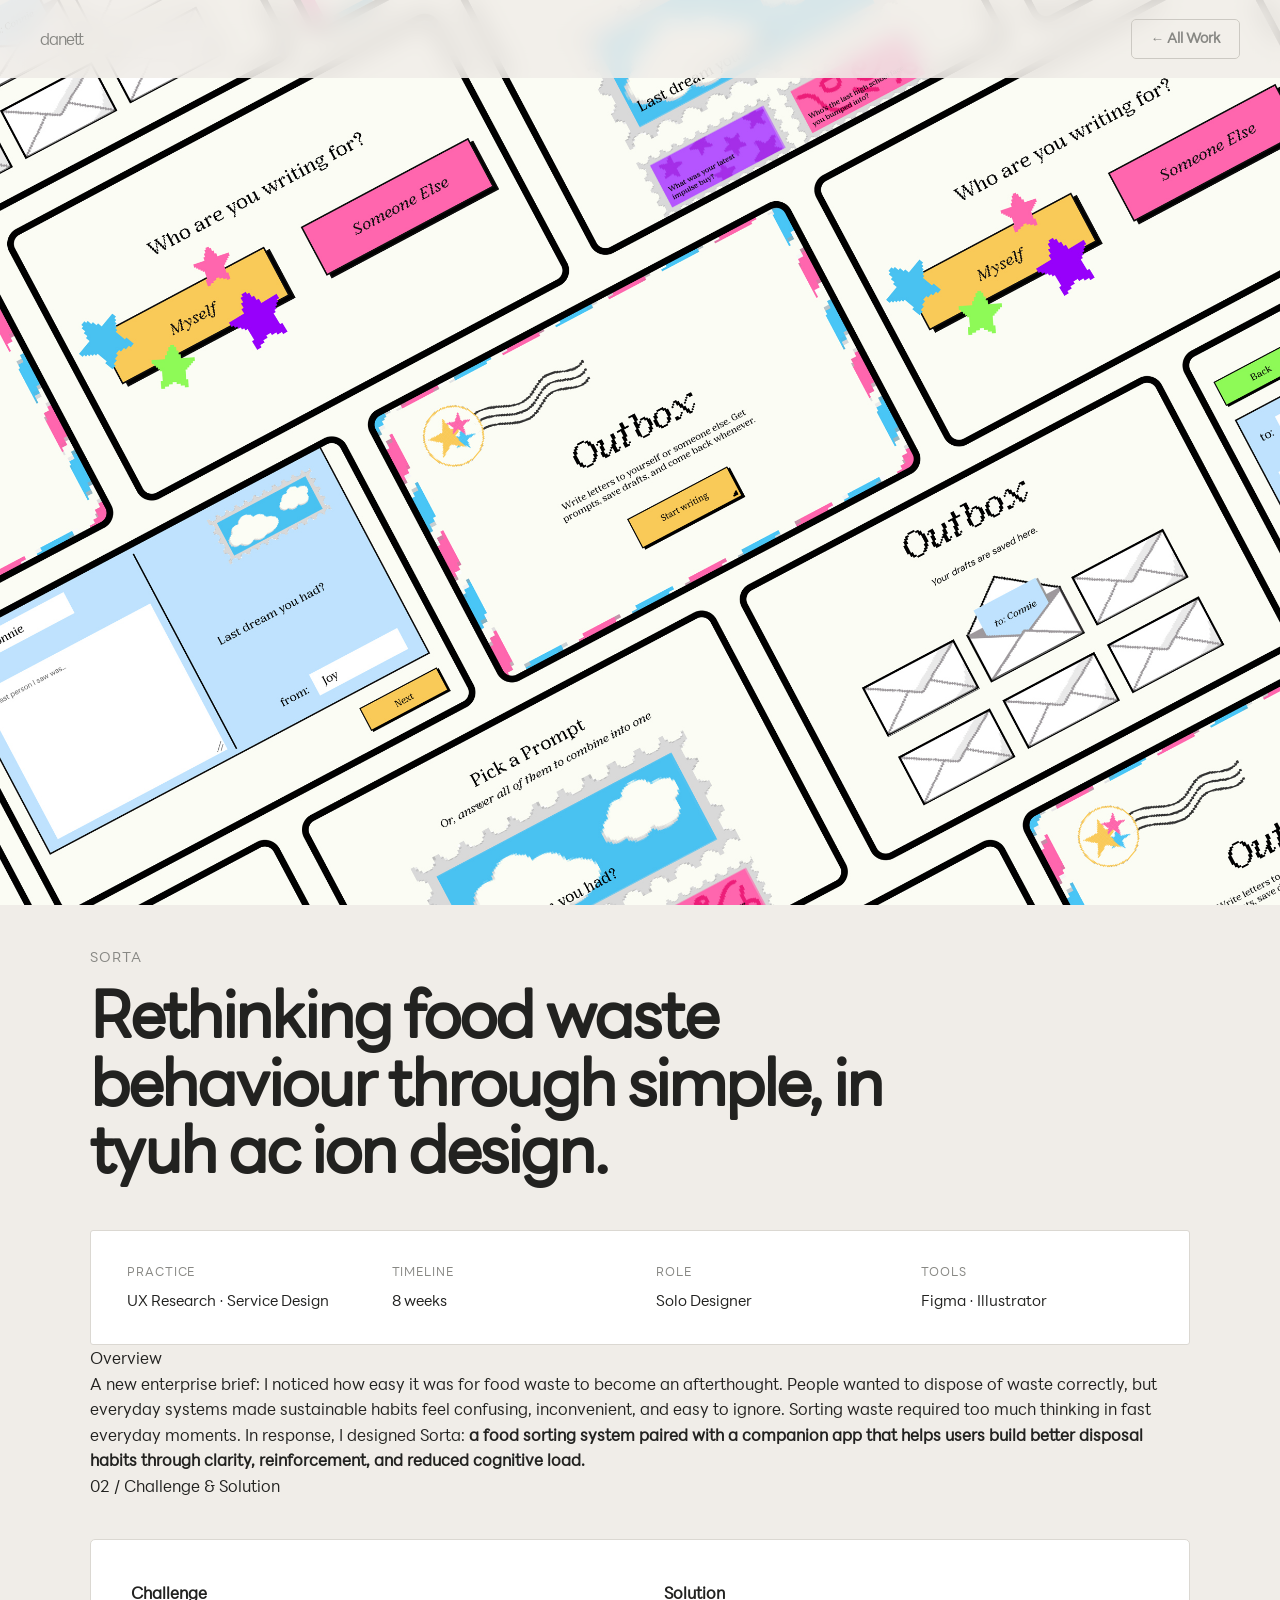
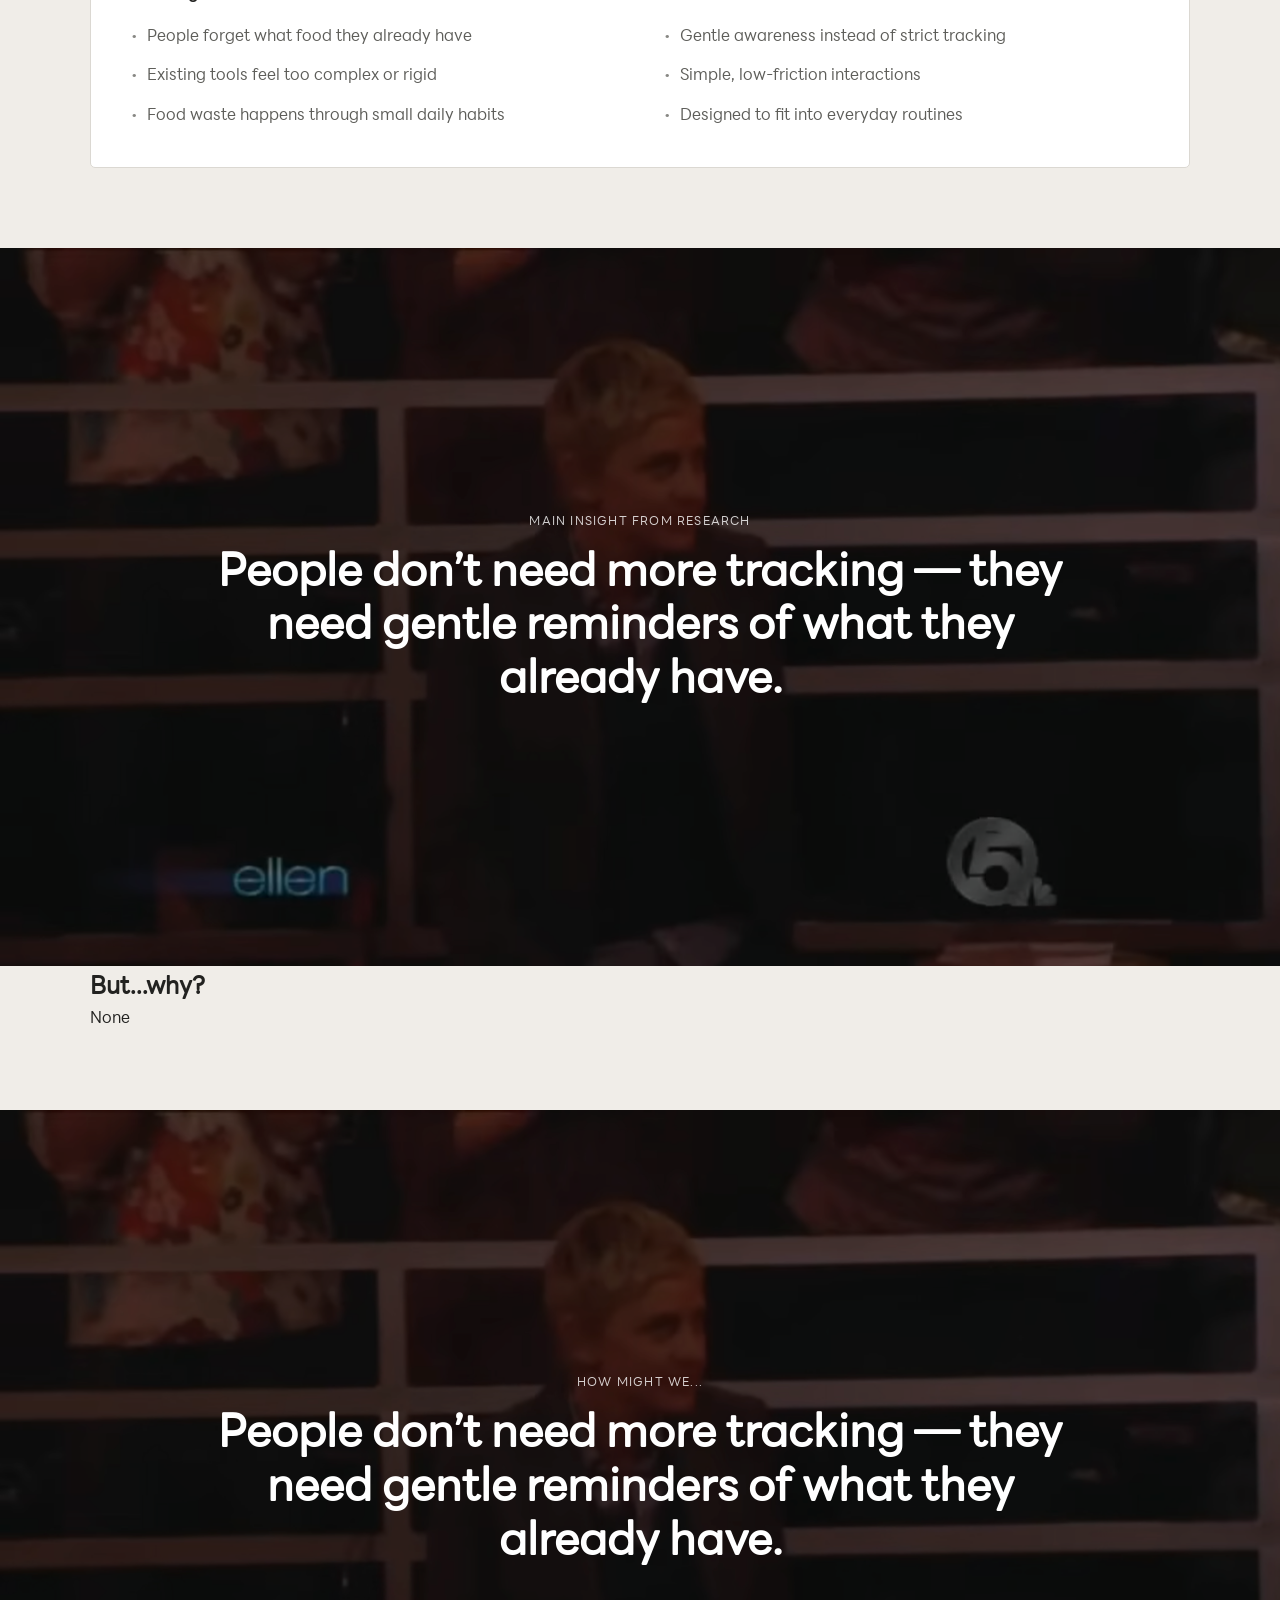
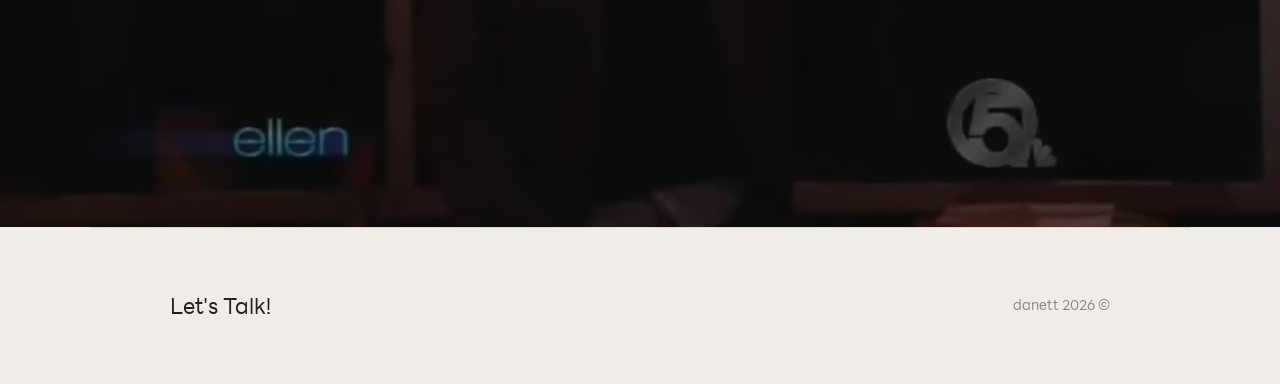
==== commit c26ca859: "Initial pages" ====
--- a/sorta.html
+++ b/sorta.html
@@ -2,1185 +2,130 @@
 <html lang="en">
 <head>
   <meta charset="UTF-8">
-  <meta name="viewport" content="width=device-width, initial-scale=1.0">
-  <title>Sorta — Case Study | Danett</title>
-  <link rel="preconnect" href="https://fonts.googleapis.com">
-  <link href="https://fonts.googleapis.com/css2?family=Instrument+Serif:ital@0;1&family=DM+Sans:wght@300;400;500;600&display=swap" rel="stylesheet">
-  <style>
-    :root {
-      --bg: #f0ede8;
-      --dark: #222220;
-      --mid: #888884;
-      --rust: #9c3b1a;
-      --rust-bg: #a8431e;
-      --white: #ffffff;
-      --card-bg: #ffffff;
-      --radius: 20px;
-      --accent-soft: #e8e3db;
-      --green: #2d5a3d;
-      --green-light: #e8f2ec;
-    }
+  <meta name="viewport" content="width=device-width,initial-scale=1.0">
+  <title>Danett | Sorta</title>
+  <link rel="stylesheet" href="styles.css">
+  <script src="script.js" defer></script>
+</head>
 
-    *, *::before, *::after { box-sizing: border-box; margin: 0; padding: 0; }
-    html { scroll-behavior: smooth; }
-
-    body {
-      background: var(--bg);
-      color: var(--dark);
-      font-family: 'DM Sans', sans-serif;
-      font-size: 16px;
-      line-height: 1.6;
-    }
-
-    a { color: inherit; text-decoration: none; }
-
-    /* ── NAV ── */
-    nav {
-      position: fixed;
-      top: 0; left: 0; right: 0;
-      z-index: 100;
-      display: flex;
-      align-items: center;
-      justify-content: space-between;
-      padding: 20px 48px;
-      background: rgba(240, 237, 232, 0.85);
-      backdrop-filter: blur(12px);
-      border-bottom: 1px solid rgba(0,0,0,0.06);
-    }
-
-    .nav-logo {
-      font-size: 1rem;
-      color: var(--mid);
-      letter-spacing: -0.5px;
-    }
-
-    .nav-back {
-      display: flex;
-      align-items: center;
-      gap: 8px;
-      font-size: 0.85rem;
-      font-weight: 500;
-      color: var(--dark);
-      border: 1.5px solid var(--dark);
-      border-radius: 999px;
-      padding: 7px 18px;
-      transition: background 0.2s, color 0.2s;
-    }
-    .nav-back:hover { background: var(--dark); color: var(--bg); }
-
-    /* ── HERO / TITLE BLOCK ── */
-    .cs-hero {
-      min-height: 100vh;
-      display: grid;
-      grid-template-columns: 1fr 1fr;
-      align-items: end;
-      padding: 140px 80px 80px;
-      gap: 60px;
-      border-bottom: 1.5px solid #dbd8d2;
-    }
-
-    .cs-hero-left {
-      display: flex;
-      flex-direction: column;
-      justify-content: flex-end;
-      gap: 24px;
-    }
-
-    .cs-eyebrow {
-      display: flex;
-      align-items: center;
-      gap: 12px;
-      font-size: 0.78rem;
-      font-weight: 600;
-      letter-spacing: 0.08em;
-      text-transform: uppercase;
-      color: var(--mid);
-    }
-
-    .cs-eyebrow-dot {
-      width: 6px; height: 6px;
-      background: var(--rust);
-      border-radius: 50%;
-    }
-
-    .cs-hero-title {
-      font-family: 'Instrument Serif', serif;
-      font-size: clamp(3.5rem, 7vw, 6rem);
-      line-height: 0.95;
-      letter-spacing: -2px;
-      font-weight: 400;
-    }
-
-    .cs-hero-title em {
-      font-style: italic;
-      color: var(--rust);
-    }
-
-    .cs-hero-subtitle {
-      font-size: 1.05rem;
-      color: var(--mid);
-      line-height: 1.7;
-      max-width: 440px;
-    }
-
-    .cs-hero-meta {
-      display: flex;
-      gap: 32px;
-      padding-top: 16px;
-      border-top: 1px solid #dbd8d2;
-      flex-wrap: wrap;
-    }
-
-    .meta-item {
-      display: flex;
-      flex-direction: column;
-      gap: 4px;
-    }
-
-    .meta-label {
-      font-size: 0.7rem;
-      font-weight: 600;
-      letter-spacing: 0.08em;
-      text-transform: uppercase;
-      color: var(--mid);
-    }
-
-    .meta-value {
-      font-size: 0.9rem;
-      font-weight: 500;
-      color: var(--dark);
-    }
-
-    .cs-hero-right {
-      display: flex;
-      align-items: flex-end;
-      justify-content: center;
-    }
-
-    .cs-hero-visual {
-      width: 100%;
-      aspect-ratio: 3/4;
-      background: #2a2a2a;
-      border-radius: 24px;
-      overflow: hidden;
-      position: relative;
-      box-shadow: 0 32px 80px rgba(0,0,0,0.15);
-    }
-
-    /* Visual inside hero card */
-    .hero-card-inner {
-      position: absolute;
-      inset: 0;
-      display: flex;
-      flex-direction: column;
-      align-items: center;
-      justify-content: center;
-      gap: 16px;
-      background: linear-gradient(160deg, #1a2f1f 0%, #0d1a10 100%);
-    }
-
-    .hero-card-icon {
-      font-size: 4rem;
-      line-height: 1;
-    }
-
-    .hero-card-wordmark {
-      font-family: 'Instrument Serif', serif;
-      font-size: 3.5rem;
-      color: #c8e6c9;
-      letter-spacing: -1px;
-    }
-
-    .hero-card-tagline {
-      font-size: 0.8rem;
-      color: #5a8a5e;
-      letter-spacing: 0.1em;
-      text-transform: uppercase;
-    }
-
-    .hero-card-screens {
-      position: absolute;
-      bottom: -20px;
-      left: 50%;
-      transform: translateX(-50%);
-      display: flex;
-      gap: 12px;
-    }
-
-    .mini-screen {
-      width: 70px;
-      height: 120px;
-      background: #1a3a1f;
-      border-radius: 10px;
-      border: 1px solid #2d5a32;
-    }
-
-    .mini-screen:nth-child(2) { transform: translateY(-16px); background: #234028; }
-
-    /* ── TAGS ── */
-    .tag-row {
-      display: flex;
-      gap: 8px;
-      flex-wrap: wrap;
-    }
-
-    .tag {
-      font-size: 0.72rem;
-      font-weight: 600;
-      color: var(--mid);
-      border: 1.5px solid #ccc9c3;
-      border-radius: 999px;
-      padding: 4px 14px;
-      letter-spacing: 0.04em;
-      text-transform: uppercase;
-    }
-
-    /* ── CONTENT SECTIONS ── */
-    .cs-section {
-      padding: 100px 80px;
-      border-bottom: 1.5px solid #dbd8d2;
-    }
-
-    .cs-section:last-of-type { border-bottom: none; }
-
-    .section-number {
-      font-size: 0.72rem;
-      font-weight: 600;
-      letter-spacing: 0.1em;
-      text-transform: uppercase;
-      color: var(--mid);
-      margin-bottom: 40px;
-      display: flex;
-      align-items: center;
-      gap: 12px;
-    }
-
-    .section-number::after {
-      content: '';
-      flex: 1;
-      height: 1px;
-      background: #dbd8d2;
-      max-width: 80px;
-    }
-
-    .section-title {
-      font-family: 'Instrument Serif', serif;
-      font-size: clamp(2rem, 4vw, 3rem);
-      font-weight: 400;
-      line-height: 1.1;
-      letter-spacing: -1px;
-      margin-bottom: 24px;
-    }
-
-    .section-title em { font-style: italic; color: var(--rust); }
-
-    .body-text {
-      font-size: 1.05rem;
-      color: #555550;
-      line-height: 1.8;
-      max-width: 640px;
-    }
-
-    /* ── 2-COL LAYOUT ── */
-    .two-col {
-      display: grid;
-      grid-template-columns: 1fr 1fr;
-      gap: 60px;
-      align-items: start;
-    }
-
-    .two-col.flip > *:first-child { order: 2; }
-    .two-col.flip > *:last-child { order: 1; }
-
-    /* ── PROBLEM BLOCK ── */
-    .problem-quote {
-      font-family: 'Instrument Serif', serif;
-      font-size: clamp(1.8rem, 3vw, 2.4rem);
-      font-weight: 400;
-      line-height: 1.2;
-      letter-spacing: -0.5px;
-      color: var(--dark);
-      padding: 40px;
-      background: var(--white);
-      border-radius: var(--radius);
-      border-left: 4px solid var(--rust);
-      position: relative;
-    }
-
-    .problem-quote .quote-source {
-      display: block;
-      margin-top: 20px;
-      font-family: 'DM Sans', sans-serif;
-      font-size: 0.8rem;
-      font-weight: 600;
-      letter-spacing: 0.06em;
-      text-transform: uppercase;
-      color: var(--mid);
-    }
-
-    /* ── RESEARCH CARDS ── */
-    .insight-grid {
-      display: grid;
-      grid-template-columns: repeat(3, 1fr);
-      gap: 20px;
-      margin-top: 48px;
-    }
-
-    .insight-card {
-      background: var(--white);
-      border-radius: var(--radius);
-      padding: 32px;
-      display: flex;
-      flex-direction: column;
-      gap: 16px;
-      box-shadow: 0 4px 24px rgba(0,0,0,0.05);
-      transition: transform 0.2s ease, box-shadow 0.2s ease;
-    }
-
-    .insight-card:hover {
-      transform: translateY(-4px);
-      box-shadow: 0 12px 40px rgba(0,0,0,0.1);
-    }
-
-    .insight-num {
-      font-family: 'Instrument Serif', serif;
-      font-size: 3rem;
-      font-weight: 400;
-      line-height: 1;
-      color: var(--rust);
-      letter-spacing: -2px;
-    }
-
-    .insight-label {
-      font-size: 0.85rem;
-      font-weight: 600;
-      color: var(--dark);
-      line-height: 1.4;
-    }
-
-    .insight-desc {
-      font-size: 0.85rem;
-      color: var(--mid);
-      line-height: 1.6;
-    }
-
-    /* ── HMW / FRAMING ── */
-    .hmw-block {
-      background: var(--dark);
-      color: var(--white);
-      border-radius: 24px;
-      padding: 60px;
-      margin-top: 48px;
-    }
-
-    .hmw-label {
-      font-size: 0.75rem;
-      font-weight: 600;
-      letter-spacing: 0.1em;
-      text-transform: uppercase;
-      color: #888;
-      margin-bottom: 20px;
-    }
-
-    .hmw-text {
-      font-family: 'Instrument Serif', serif;
-      font-size: clamp(1.6rem, 3vw, 2.4rem);
-      font-weight: 400;
-      line-height: 1.25;
-      letter-spacing: -0.5px;
-    }
-
-    .hmw-text em {
-      font-style: italic;
-      color: #c8a87a;
-    }
-
-    /* ── PROCESS STEPS ── */
-    .process-steps {
-      display: flex;
-      flex-direction: column;
-      gap: 0;
-      margin-top: 48px;
-    }
-
-    .process-step {
-      display: grid;
-      grid-template-columns: 80px 1fr;
-      gap: 32px;
-      padding: 36px 0;
-      border-bottom: 1px solid #dbd8d2;
-      align-items: start;
-    }
-
-    .process-step:last-child { border-bottom: none; }
-
-    .step-num {
-      font-family: 'Instrument Serif', serif;
-      font-size: 2rem;
-      color: #ccc9c3;
-      font-weight: 400;
-      padding-top: 4px;
-    }
-
-    .step-content { display: flex; flex-direction: column; gap: 8px; }
-
-    .step-title {
-      font-size: 1rem;
-      font-weight: 600;
-      color: var(--dark);
-    }
-
-    .step-desc {
-      font-size: 0.9rem;
-      color: var(--mid);
-      line-height: 1.7;
-    }
-
-    /* ── MOCKUP FRAMES ── */
-    .mockup-row {
-      display: grid;
-      grid-template-columns: repeat(3, 1fr);
-      gap: 24px;
-      margin-top: 48px;
-    }
-
-    .mockup-frame {
-      border-radius: 20px;
-      overflow: hidden;
-      aspect-ratio: 9/16;
-      display: flex;
-      flex-direction: column;
-      position: relative;
-      box-shadow: 0 12px 48px rgba(0,0,0,0.12);
-    }
-
-    /* Different screen states */
-    .frame-onboard {
-      background: linear-gradient(160deg, #1a2f1f 0%, #111c13 100%);
-    }
-
-    .frame-home {
-      background: #f5f5f0;
-    }
-
-    .frame-action {
-      background: #fff;
-    }
-
-    .frame-label {
-      position: absolute;
-      bottom: -32px;
-      left: 0;
-      right: 0;
-      text-align: center;
-      font-size: 0.78rem;
-      font-weight: 600;
-      color: var(--mid);
-      letter-spacing: 0.04em;
-    }
-
-    .mockup-wrapper {
-      padding-bottom: 48px;
-    }
-
-    /* Onboarding screen contents */
-    .screen-onboard-inner {
-      display: flex;
-      flex-direction: column;
-      align-items: center;
-      justify-content: center;
-      height: 100%;
-      gap: 12px;
-      padding: 24px;
-    }
-
-    .screen-logo {
-      font-family: 'Instrument Serif', serif;
-      font-size: 2.4rem;
-      color: #c8e6c9;
-      letter-spacing: -1px;
-    }
-
-    .screen-body-text {
-      font-size: 0.7rem;
-      color: #5a8a5e;
-      text-align: center;
-      line-height: 1.6;
-    }
-
-    .screen-btn {
-      background: #3a7a42;
-      color: #fff;
-      border-radius: 999px;
-      padding: 8px 20px;
-      font-size: 0.65rem;
-      font-weight: 600;
-      margin-top: 8px;
-    }
-
-    /* Home screen */
-    .screen-home-inner {
-      display: flex;
-      flex-direction: column;
-      padding: 20px 16px;
-      gap: 8px;
-      height: 100%;
-    }
-
-    .screen-header {
-      font-size: 0.65rem;
-      font-weight: 600;
-      color: var(--mid);
-      letter-spacing: 0.06em;
-      text-transform: uppercase;
-      margin-bottom: 4px;
-    }
-
-    .food-item {
-      background: #fff;
-      border-radius: 10px;
-      padding: 8px 10px;
-      display: flex;
-      align-items: center;
-      gap: 8px;
-      box-shadow: 0 2px 8px rgba(0,0,0,0.05);
-    }
-
-    .food-dot {
-      width: 8px; height: 8px;
-      border-radius: 50%;
-      flex-shrink: 0;
-    }
-
-    .food-info { flex: 1; }
-
-    .food-name {
-      font-size: 0.6rem;
-      font-weight: 600;
-      color: var(--dark);
-    }
-
-    .food-exp {
-      font-size: 0.55rem;
-      color: var(--mid);
-    }
-
-    .food-exp.urgent { color: #c0392b; }
-
-    /* Action screen */
-    .screen-action-inner {
-      display: flex;
-      flex-direction: column;
-      padding: 20px 16px;
-      gap: 10px;
-      height: 100%;
-    }
-
-    .action-icon {
-      font-size: 2rem;
-      margin-bottom: 4px;
-    }
-
-    .action-title {
-      font-size: 0.75rem;
-      font-weight: 700;
-      color: var(--dark);
-    }
-
-    .action-subtitle {
-      font-size: 0.6rem;
-      color: var(--mid);
-      line-height: 1.5;
-    }
-
-    .recipe-card {
-      background: #f5f0ea;
-      border-radius: 10px;
-      padding: 10px;
-    }
-
-    .recipe-title {
-      font-size: 0.6rem;
-      font-weight: 700;
-      color: var(--dark);
-    }
-
-    .recipe-sub {
-      font-size: 0.55rem;
-      color: var(--mid);
-      margin-top: 2px;
-    }
-
-    /* ── OUTCOMES ── */
-    .outcomes-grid {
-      display: grid;
-      grid-template-columns: 1fr 1fr;
-      gap: 20px;
-      margin-top: 48px;
-    }
-
-    .outcome-card {
-      background: var(--white);
-      border-radius: var(--radius);
-      padding: 40px;
-      box-shadow: 0 4px 24px rgba(0,0,0,0.05);
-    }
-
-    .outcome-card.featured {
-      background: var(--dark);
-      color: var(--white);
-      grid-column: 1 / -1;
-    }
-
-    .outcome-stat {
-      font-family: 'Instrument Serif', serif;
-      font-size: 3.5rem;
-      font-weight: 400;
-      line-height: 1;
-      letter-spacing: -2px;
-      color: var(--rust);
-      margin-bottom: 12px;
-    }
-
-    .outcome-card.featured .outcome-stat { color: #c8a87a; }
-
-    .outcome-text {
-      font-size: 0.95rem;
-      color: var(--mid);
-      line-height: 1.6;
-    }
-
-    .outcome-card.featured .outcome-text { color: #888884; }
-
-    /* ── REFLECTION ── */
-    .reflection-list {
-      display: flex;
-      flex-direction: column;
-      gap: 0;
-      margin-top: 32px;
-    }
-
-    .reflection-item {
-      padding: 32px 0;
-      border-bottom: 1px solid #dbd8d2;
-      display: grid;
-      grid-template-columns: 32px 1fr;
-      gap: 24px;
-      align-items: start;
-    }
-
-    .reflection-item:last-child { border-bottom: none; }
-
-    .reflection-bullet {
-      width: 8px; height: 8px;
-      border-radius: 50%;
-      background: var(--rust);
-      margin-top: 8px;
-      justify-self: center;
-    }
-
-    .reflection-text {
-      font-size: 1rem;
-      color: #555550;
-      line-height: 1.75;
-    }
-
-    .reflection-text strong {
-      color: var(--dark);
-      font-weight: 600;
-    }
-
-    /* ── NEXT PROJECT ── */
-    .next-section {
-      padding: 80px;
-      display: grid;
-      grid-template-columns: 1fr 1fr;
-      align-items: center;
-      gap: 48px;
-    }
-
-    .next-label {
-      font-size: 0.75rem;
-      font-weight: 600;
-      letter-spacing: 0.1em;
-      text-transform: uppercase;
-      color: var(--mid);
-      margin-bottom: 16px;
-    }
-
-    .next-title {
-      font-family: 'Instrument Serif', serif;
-      font-size: 2.5rem;
-      font-weight: 400;
-      letter-spacing: -1px;
-      line-height: 1.1;
-      margin-bottom: 24px;
-    }
-
-    .next-btn {
-      display: inline-flex;
-      align-items: center;
-      gap: 12px;
-      background: var(--dark);
-      color: var(--bg);
-      border-radius: 999px;
-      padding: 14px 28px;
-      font-size: 0.9rem;
-      font-weight: 600;
-      transition: background 0.2s;
-    }
-
-    .next-btn:hover { background: var(--rust); }
-
-    .next-visual {
-      aspect-ratio: 4/3;
-      background: #2a2a2a;
-      border-radius: var(--radius);
-      display: flex;
-      align-items: center;
-      justify-content: center;
-      overflow: hidden;
-    }
-
-    .next-visual-inner {
-      font-size: 3rem;
-      display: flex;
-      flex-direction: column;
-      align-items: center;
-      gap: 8px;
-    }
-
-    .next-name {
-      font-family: 'Instrument Serif', serif;
-      font-size: 2rem;
-      color: #fff;
-      letter-spacing: -0.5px;
-    }
-
-    .next-sub {
-      font-size: 0.75rem;
-      color: #888;
-      letter-spacing: 0.08em;
-      text-transform: uppercase;
-    }
-
-    /* ── FOOTER ── */
-    footer {
-      padding: 48px 80px;
-      border-top: 1.5px solid #dbd8d2;
-      display: flex;
-      justify-content: space-between;
-      align-items: center;
-    }
-
-    .foot-left { color: var(--mid); font-size: 0.85rem; }
-
-    /* ── Sticky progress bar ── */
-    .reading-bar {
-      position: fixed;
-      top: 0; left: 0;
-      height: 2px;
-      background: var(--rust);
-      z-index: 200;
-      width: 0%;
-      transition: width 0.1s linear;
-    }
-
-    /* ── SCROLL ANIMATIONS ── */
-    .reveal {
-      opacity: 0;
-      transform: translateY(24px);
-      transition: opacity 0.7s ease, transform 0.7s ease;
-    }
-
-    .reveal.visible {
-      opacity: 1;
-      transform: translateY(0);
-    }
-
-    /* delay utilities */
-    .delay-1 { transition-delay: 0.1s; }
-    .delay-2 { transition-delay: 0.2s; }
-    .delay-3 { transition-delay: 0.3s; }
-    .delay-4 { transition-delay: 0.4s; }
-
-    @media (max-width: 900px) {
-      nav { padding: 16px 24px; }
-      .cs-hero { grid-template-columns: 1fr; padding: 120px 24px 60px; }
-      .cs-hero-right { display: none; }
-      .cs-section { padding: 60px 24px; }
-      .insight-grid { grid-template-columns: 1fr; }
-      .mockup-row { grid-template-columns: 1fr; max-width: 280px; margin-inline: auto; }
-      .outcomes-grid { grid-template-columns: 1fr; }
-      .outcomes-grid .outcome-card.featured { grid-column: unset; }
-      .next-section { grid-template-columns: 1fr; padding: 60px 24px; }
-      .next-visual { display: none; }
-      footer { padding: 40px 24px; flex-direction: column; gap: 16px; text-align: center; }
-      .two-col { grid-template-columns: 1fr; }
-      .two-col.flip > * { order: unset; }
-      .hmw-block { padding: 36px 28px; }
-    }
-  </style>
-</head>
 <body>
 
-  <div class="reading-bar" id="readingBar"></div>
+    <div class="reading-bar" id="readingBar"></div>
 
-  <!-- NAV -->
-  <nav>
-    <span class="nav-logo">danett</span>
-    <a href="index.html" class="nav-back">← All Work</a>
-  </nav>
+    <!-- NAV -->
+    <nav>
+      <span class="nav-logo">danett</span>
+      <a href="index.html" class="nav-back">← All Work</a>
+    </nav>
 
-  <header class="cs-hero">
-  
-    <!-- FULL WIDTH HERO IMAGE -->
-    <a href="index.html" class="cs-hero-image">
-      <div class="hero-overlay">
-        <h1 class="hero-image-title">Sorta</h1>
-        <p class="hero-image-sub">sorting out food waste</p>
+  <!-- HERO IMAGE -->
+  <section class="cs-top-image">
+    <img src="assets/sorta/image-10.jpg" alt="Sorta preview">
+  </section>
+
+  <!-- PROJECT INTRO -->
+  <section class="cs-intro">
+    <p class="cs-project-name">Sorta</p>
+
+    <h1 class="cs-project-description">
+      Rethinking food waste behaviour through simple, in tyuh ac ion design.
+    </h1>
+
+    <!-- Project Scope -->
+    <div class="cs-meta-box">
+      <div class="meta-item">
+        <span class="meta-label">Practice</span>
+        <span class="meta-value">UX Research · Service Design</span>
       </div>
-    </a>
-  
-    <!-- CONTENT BELOW IMAGE -->
-    <div class="cs-hero-content">
-      <div class="cs-hero-left">
-        <div class="tag-row">
-          <span class="tag">Behaviour Design</span>
-          <span class="tag">Mobile</span>
-          <span class="tag">Sustainability</span>
-        </div>
-  
-        <div class="cs-eyebrow">
-          <span class="cs-eyebrow-dot"></span>
-          Case Study · 2025
-        </div>
-  
-        <h1 class="cs-hero-title">
-          Sorta — <em>sorting</em><br>out food waste
-        </h1>
-  
-        <p class="cs-hero-subtitle">
-          Rethinking food waste behaviour through simple, intentional interaction design.
-        </p>
-  
-        <div class="cs-hero-meta">
-          <!-- keep your meta exactly as is -->
-        </div>
+
+      <div class="meta-item">
+        <span class="meta-label">Timeline</span>
+        <span class="meta-value">8 weeks</span>
+      </div>
+
+      <div class="meta-item">
+        <span class="meta-label">Role</span>
+        <span class="meta-value">Solo Designer</span>
+      </div>
+
+      <div class="meta-item">
+        <span class="meta-label">Tools</span>
+        <span class="meta-value">Figma · Illustrator</span>
       </div>
     </div>
-  
-  </header>
 
-  <!-- 01 CONTEXT -->
-  <section class="cs-section reveal">
-    <div class="section-number">01 · The Context</div>
-    <div class="two-col">
-      <div>
-        <h2 class="section-title">Households waste <em>a third</em> of the food they buy.</h2>
-        <p class="body-text">
-          Food waste is a massive environmental and economic problem — but most of it happens quietly at home. People know they're wasting food, but between busy schedules, forgetfulness, and cluttered fridges, nothing changes.
-        </p>
-        <br>
-        <p class="body-text">
-          My goal wasn't to guilt-trip or lecture. It was to understand <em>why</em> the behaviour persists, and design something that gently shifts it.
+    <!-- OVERVIEW -->
+    <section class="cs-section">
+      <p class="section-number">Overview</p>
+      <div class="overview-text">
+        <p>
+          A new enterprise brief: I noticed how easy it was for food waste to become an afterthought. People wanted to dispose of waste correctly, but everyday systems made sustainable habits feel confusing, inconvenient, and easy to ignore. Sorting waste required too much thinking in fast everyday moments. In response, I designed Sorta: <strong>a food sorting system paired with a companion app that helps users build better disposal habits through clarity, reinforcement, and reduced cognitive load.</strong> 
+
         </p>
       </div>
-      <div>
-        <blockquote class="problem-quote">
-          "I always mean to use things up before they go bad. And then I open the fridge on Friday and it's too late."
-          <span class="quote-source">— Research participant, household of 2</span>
-        </blockquote>
-      </div>
+    </section>
+
+<!-- CHALLENGE + SOLUTION -->
+<section class="cs-section">
+  <p class="section-number">02 / Challenge & Solution</p>
+
+  <div class="cs-box">
+    <div class="cs-box-col">
+      <h3 class="cs-box-title">Challenge</h3>
+      <ul class="cs-list">
+        <li>People forget what food they already have</li>
+        <li>Existing tools feel too complex or rigid</li>
+        <li>Food waste happens through small daily habits</li>
+      </ul>
     </div>
-  </section>
 
-  <!-- 02 RESEARCH -->
-  <section class="cs-section reveal">
-    <div class="section-number">02 · Research</div>
-    <h2 class="section-title">Finding the <em>real</em> problem</h2>
-    <p class="body-text">
-      I ran 6 semi-structured interviews with people aged 20–45, alongside a 2-week diary study where participants photographed their bins before taking out the rubbish. This revealed patterns that a survey alone would've missed.
-    </p>
-
-    <div class="insight-grid">
-      <div class="insight-card reveal delay-1">
-        <span class="insight-num">5/6</span>
-        <span class="insight-label">Participants felt guilt — but no agency</span>
-        <p class="insight-desc">They knew waste was happening but didn't feel like they had control over it. The problem felt inevitable.</p>
-      </div>
-      <div class="insight-card reveal delay-2">
-        <span class="insight-num">83%</span>
-        <span class="insight-label">Waste happened to forgotten items at the back of the fridge</span>
-        <p class="insight-desc">"Out of sight, out of mind" was the dominant pattern. No existing habit triggered a fridge inventory.</p>
-      </div>
-      <div class="insight-card reveal delay-3">
-        <span class="insight-num">0/6</span>
-        <span class="insight-label">No one planned meals around what they already had</span>
-        <p class="insight-desc">Shopping and cooking were disconnected. People bought new ingredients without checking what needed using up.</p>
-      </div>
-    </div>
-  </section>
-
-  <!-- 03 FRAMING -->
-  <section class="cs-section reveal">
-    <div class="section-number">03 · Problem Framing</div>
-    <h2 class="section-title">From insights to <em>direction</em></h2>
-    <p class="body-text">
-      The research made clear: this isn't a knowledge gap. People know food waste is bad. It's a <strong>salience</strong> problem — food expires out of awareness, not out of intent. The intervention needed to happen at the right moment, with low friction.
-    </p>
-    <div class="hmw-block">
-      <p class="hmw-label">How Might We</p>
-      <p class="hmw-text">
-        How might we make the <em>most-at-risk food visible</em> at the moment a person is deciding what to eat — so using it up feels like the easiest choice, not a sacrifice?
-      </p>
-    </div>
-  </section>
-
-  <!-- 04 PROCESS -->
-  <section class="cs-section reveal">
-    <div class="section-number">04 · Design Process</div>
-    <h2 class="section-title">How I got from <em>question to concept</em></h2>
-
-    <div class="process-steps">
-      <div class="process-step reveal">
-        <span class="step-num">01</span>
-        <div class="step-content">
-          <span class="step-title">Behavioural mapping</span>
-          <p class="step-desc">I mapped the full food cycle — from shopping through storage to cooking — to identify every moment where awareness could be introduced without feeling intrusive. A journey map helped me spot the two biggest intervention windows: after grocery shopping and at the "what's for dinner?" moment.</p>
-        </div>
-      </div>
-      <div class="process-step reveal delay-1">
-        <span class="step-num">02</span>
-        <div class="step-content">
-          <span class="step-title">Competitive analysis + precedent review</span>
-          <p class="step-desc">I reviewed 8 existing apps (Too Good To Go, NoWaste, BeforeDinner) and identified where they fell short: too much manual entry friction, no contextual nudges, no connection to cooking. I also reviewed research on commitment devices and fresh-start effects to ground my approach in behavioural science.</p>
-        </div>
-      </div>
-      <div class="process-step reveal delay-2">
-        <span class="step-num">03</span>
-        <div class="step-content">
-          <span class="step-title">Sketching + low-fi wireframes</span>
-          <p class="step-desc">I prioritised one core flow: adding food → getting a timely nudge → acting on a recipe suggestion. I sketched 12 variations of the home dashboard before landing on a "traffic light" expiry model that tested best in a quick paper prototype session.</p>
-        </div>
-      </div>
-      <div class="process-step reveal delay-3">
-        <span class="step-num">04</span>
-        <div class="step-content">
-          <span class="step-title">Usability testing (2 rounds)</span>
-          <p class="step-desc">I tested with 5 participants per round using Maze. Round 1 revealed confusion around the "sort by urgency" interaction — users missed it entirely. Round 2 tested a redesigned dashboard where urgent items surfaced automatically. Task completion improved from 60% to 92%.</p>
-        </div>
-      </div>
-    </div>
-  </section>
-
-  <!-- 05 DESIGN -->
-  <section class="cs-section reveal">
-    <div class="section-number">05 · The Design</div>
-    <h2 class="section-title">Simple surfaces, <em>smart</em> defaults</h2>
-    <p class="body-text">
-      Three screens do the heavy lifting. The design intentionally reduces choice — rather than giving users a full fridge inventory to manage, Sorta surfaces only what matters right now.
-    </p>
-
-    <div class="mockup-wrapper">
-      <div class="mockup-row">
-
-        <div>
-          <div class="mockup-frame frame-onboard">
-            <div class="screen-onboard-inner">
-              <span style="font-size:2rem;">🥦</span>
-              <span class="screen-logo">Sorta</span>
-              <p class="screen-body-text">Eat what you have.<br>Waste less without thinking about it.</p>
-              <div class="screen-btn">Get started</div>
-            </div>
-          </div>
-          <p class="frame-label">Onboarding</p>
-        </div>
-
-        <div>
-          <div class="mockup-frame frame-home" style="padding: 16px;">
-            <div class="screen-home-inner">
-              <p class="screen-header">Eat these first</p>
-              <div class="food-item">
-                <div class="food-dot" style="background:#e74c3c;"></div>
-                <div class="food-info">
-                  <p class="food-name">Baby spinach</p>
-                  <p class="food-exp urgent">Expires today</p>
-                </div>
-                <span style="font-size:0.6rem;">🍽️</span>
-              </div>
-              <div class="food-item">
-                <div class="food-dot" style="background:#e67e22;"></div>
-                <div class="food-info">
-                  <p class="food-name">Cooked rice</p>
-                  <p class="food-exp urgent">2 days left</p>
-                </div>
-                <span style="font-size:0.6rem;">🍽️</span>
-              </div>
-              <div class="food-item">
-                <div class="food-dot" style="background:#27ae60;"></div>
-                <div class="food-info">
-                  <p class="food-name">Cheddar</p>
-                  <p class="food-exp">6 days left</p>
-                </div>
-                <span style="font-size:0.6rem;">🍽️</span>
-              </div>
-              <div class="food-item">
-                <div class="food-dot" style="background:#27ae60;"></div>
-                <div class="food-info">
-                  <p class="food-name">Yoghurt</p>
-                  <p class="food-exp">8 days left</p>
-                </div>
-                <span style="font-size:0.6rem;">🍽️</span>
-              </div>
-              <p class="screen-header" style="margin-top:8px;">Your fridge · 12 items</p>
-            </div>
-          </div>
-          <p class="frame-label">Dashboard</p>
-        </div>
-
-        <div>
-          <div class="mockup-frame frame-action" style="padding: 16px;">
-            <div class="screen-action-inner">
-              <span class="action-icon">🥬</span>
-              <p class="action-title">Use the spinach tonight</p>
-              <p class="action-subtitle">It expires today. Here are 3 quick recipes using what you already have.</p>
-              <div class="recipe-card">
-                <p class="recipe-title">Spinach & rice stir fry</p>
-                <p class="recipe-sub">15 min · uses 3 items you have</p>
-              </div>
-              <div class="recipe-card">
-                <p class="recipe-title">Spinach omelette</p>
-                <p class="recipe-sub">10 min · uses 4 items you have</p>
-              </div>
-              <div style="background:#e8f2ec; border-radius:10px; padding:10px;">
-                <p class="recipe-title" style="color:#2d5a3d;">Quick add to tonight's dinner?</p>
-              </div>
-            </div>
-          </div>
-          <p class="frame-label">Action prompt</p>
-        </div>
-
-      </div>
-    </div>
-  </section>
-
-  <!-- 06 DECISIONS -->
-  <section class="cs-section reveal">
-    <div class="section-number">06 · Key Design Decisions</div>
-    <h2 class="section-title">Why these choices <em>matter</em></h2>
-
-    <div class="two-col" style="margin-top: 48px; gap: 32px; align-items: start;">
-      <div class="insight-card">
-        <span class="insight-label" style="font-size:1rem;">No gamification, no streaks</span>
-        <p class="insight-desc" style="font-size:0.9rem;">Research showed users resented feeling judged. I removed any scoring or "waste saved" metrics from the primary UI — they're in a secondary stats view only. The main interface stays neutral and practical.</p>
-      </div>
-      <div class="insight-card">
-        <span class="insight-label" style="font-size:1rem;">Barcode scan over manual entry</span>
-        <p class="insight-desc" style="font-size:0.9rem;">Manual entry was the #1 drop-off point in existing apps. Sorta's primary add method is barcode scan + camera date recognition, reducing add time from ~40 seconds to under 8 in testing.</p>
-      </div>
-      <div class="insight-card">
-        <span class="insight-label" style="font-size:1rem;">Push at the right moment, not constantly</span>
-        <p class="insight-desc" style="font-size:0.9rem;">Notifications are sent once, at 5pm — the "what's for dinner" moment. Participants in testing said this felt helpful rather than naggy, compared to apps that notify at item expiry only.</p>
-      </div>
-      <div class="insight-card">
-        <span class="insight-label" style="font-size:1rem;">Traffic-light hierarchy for urgency</span>
-        <p class="insight-desc" style="font-size:0.9rem;">Colour alone wasn't enough (accessibility). I paired red/amber/green with explicit time labels ("expires today", "2 days left") so the urgency is legible without needing to interpret the colour.</p>
-      </div>
-    </div>
-  </section>
-
-  <!-- 07 OUTCOMES -->
-  <section class="cs-section reveal">
-    <div class="section-number">07 · Outcomes</div>
-    <h2 class="section-title">What the <em>testing</em> showed</h2>
-
-    <div class="outcomes-grid">
-      <div class="outcome-card featured">
-        <p class="outcome-stat">92%</p>
-        <p class="outcome-text">Task completion on the core "add food → get nudge → find recipe" flow in round 2 usability testing. Up from 60% after the dashboard redesign.</p>
-      </div>
-      <div class="outcome-card">
-        <p class="outcome-stat">8s</p>
-        <p class="outcome-text">Average time to add a food item via barcode scan — compared to 40s with manual entry alternatives.</p>
-      </div>
-      <div class="outcome-card">
-        <p class="outcome-stat">5/5</p>
-        <p class="outcome-text">Usability test participants said they'd use the notification timing (5pm) rather than turn it off. Zero requested fewer notifications.</p>
-      </div>
-    </div>
-  </section>
-
-  <!-- 08 REFLECTION -->
-  <section class="cs-section reveal">
-    <div class="section-number">08 · Reflection</div>
-    <h2 class="section-title">What I'd do <em>differently</em></h2>
-    <p class="body-text">This project pushed my thinking on how to design for behaviour change without being prescriptive. A few honest reflections:</p>
-
-    <div class="reflection-list">
-      <div class="reflection-item reveal">
-        <div class="reflection-bullet"></div>
-        <p class="reflection-text"><strong>I'd recruit more diverse participants earlier.</strong> My research skewed toward 20-somethings living alone or in pairs. Households with kids have a totally different food management dynamic — I'd want to explore that before any real development phase.</p>
-      </div>
-      <div class="reflection-item reveal delay-1">
-        <div class="reflection-bullet"></div>
-        <p class="reflection-text"><strong>The diary study was the most valuable method.</strong> It felt like extra work to set up, but it revealed behaviour I never would have caught in interviews — people dramatically underreported how much they wasted when asked directly.</p>
-      </div>
-      <div class="reflection-item reveal delay-2">
-        <div class="reflection-bullet"></div>
-        <p class="reflection-text"><strong>I under-designed the add-food experience.</strong> I focused so much on the dashboard that the entry flow felt rushed in hindsight. The next iteration would prototype multiple scanning interaction patterns with real test users.</p>
-      </div>
-      <div class="reflection-item reveal delay-3">
-        <div class="reflection-bullet"></div>
-        <p class="reflection-text"><strong>I'd measure intention vs. actual behaviour over time.</strong> All my data is from sessions, not longitudinal. The real test of a behaviour-change product is whether the habit sticks — something I couldn't fully evaluate in a student project timeframe.</p>
-      </div>
-    </div>
-  </section>
-
-  <!-- NEXT PROJECT -->
-  <div style="border-top: 1.5px solid #dbd8d2;">
-    <div class="next-section reveal">
-      <div>
-        <p class="next-label">Next project</p>
-        <h3 class="next-title">Ping — helping Gen Z actually hang out</h3>
-        <p class="body-text" style="margin-bottom: 28px;">Designing a social coordination app for teens: less friction, more follow-through.</p>
-        <a href="#" class="next-btn">View case study →</a>
-      </div>
-      <div class="next-visual">
-        <div class="next-visual-inner">
-          <span>● </span>
-          <span class="next-name">Ping</span>
-          <span class="next-sub">Social · Mobile · Teen UX</span>
-        </div>
-      </div>
+    <div class="cs-box-col">
+      <h3 class="cs-box-title">Solution</h3>
+      <ul class="cs-list">
+        <li>Gentle awareness instead of strict tracking</li>
+        <li>Simple, low-friction interactions</li>
+        <li>Designed to fit into everyday routines</li>
+      </ul>
     </div>
   </div>
+</section>
 
-  <!-- FOOTER -->
-  <footer>
-    <span class="foot-left">danett · 2025</span>
-    <span style="font-size:0.85rem; color: var(--mid);">UX Research & Design</span>
-  </footer>
+    <!-- INSIGHT -->
+    <section class="cs-insight">
+      <img src="assets/sorta/Screenshot 2026-04-30 at 00.32.42.png" alt="Research insight visual">
 
-  <script>
-    // Reading progress bar
-    const bar = document.getElementById('readingBar');
-    window.addEventListener('scroll', () => {
-      const scrollTop = window.scrollY;
-      const docHeight = document.documentElement.scrollHeight - window.innerHeight;
-      bar.style.width = (scrollTop / docHeight * 100) + '%';
-    });
+      <div class="insight-overlay">
+        <p class="insight-label">Main insight from research</p>
+        <h2 class="insight-text">
+          People don’t need more tracking — they need gentle reminders of what they already have.
+        </h2>
+      </div>
+    </section>
 
-    // Scroll reveal
-    const reveals = document.querySelectorAll('.reveal');
-    const observer = new IntersectionObserver((entries) => {
-      entries.forEach(entry => {
-        if (entry.isIntersecting) {
-          entry.target.classList.add('visible');
-        }
-      });
-    }, { threshold: 0.12 });
-    reveals.forEach(el => observer.observe(el));
-  </script>
+    <h1> But...why?</h1>
+
+    <!-- Discover -->
+     None
+
+    <!-- Define -->
+
+        <!-- How Might We -->
+        <section class="cs-insight">
+          <img src="assets/sorta/Screenshot 2026-04-30 at 00.32.42.png" alt="Research insight visual">
+    
+          <div class="insight-overlay">
+            <p class="insight-label">How might we...</p>
+            <h2 class="insight-text">
+              People don’t need more tracking — they need gentle reminders of what they already have.
+            </h2>
+          </div>
+        </section>
+
+
+    <!-- ── Footer ── -->
+    <footer>
+      <span class="foot-left">Let's Talk!</span>
+      <span style="font-size:0.85rem; color: var(--mid);">danett 2026 &#169;</span>
+    </footer>
 </body>
 </html>
--- a/styles.css
+++ b/styles.css
@@ -0,0 +1,987 @@
+@font-face {
+    font-family: "LineSeed";
+    src: url("fonts/LINESeedSans_W_Rg.woff2") format("woff2");
+    font-weight: 400;
+    font-style: normal;
+  }
+  
+  @font-face {
+    font-family: "LineSeed";
+    src: url("fonts/LINESeedSans_W_Th.woff2") format("woff2");
+    font-weight: 200;
+    font-style: normal;
+  }
+
+/* ── Variables ── */
+:root {
+    --bg:       #f0ede8;
+    --dark:     #222220;
+    --mid:      #888884;
+    --rust:     #9c3b1a;
+    --rust-bg:  #a8431e;
+    --white:    #ffffff;
+    --card-bg:  #ffffff;
+    --radius:   5px;
+    --font-body: 'LineSeed', sans-serif;
+}
+
+.cursor-label {
+    position: fixed;
+    top: 0;
+    left: 0;
+    padding: 0.4rem 0.7rem;
+    font-size: 0.75rem;
+    background: black;
+    color: white;
+    border-radius: 999px;
+    pointer-events: none;
+    opacity: 0;
+    transform: translate(-50%, -50%);
+    transition: opacity 0.15s ease;
+    z-index: 9999;
+    white-space: nowrap;
+  }
+
+  .cursor-label {
+  position: fixed;
+  pointer-events: none;
+  transition: transform 0.08s ease-out;
+  transform: translate(0, 0);
+}
+
+body {
+cursor: auto;
+}
+
+.scroll-indicator {
+    position: absolute;
+    bottom: 2.5rem;
+    left: 50%;
+    transform: translateX(-50%);
+    
+    display: flex;
+    align-items: center;
+    justify-content: center;
+
+    opacity: 0.8;
+}
+
+.scroll-arrow {
+    width: 100%;
+    height: 30px;
+    display: block;
+
+    animation: bounce 1.2s infinite ease-in-out;
+}
+
+@keyframes bounce {
+    0%, 100% { transform: translateY(0); }
+    50% { transform: translateY(-8px); }
+}
+
+/* ── Reset ── */
+*, *::before, *::after { box-sizing: border-box; margin: 0; padding: 0; }
+html { scroll-behavior: smooth; }
+body {
+    background-color: var(--bg);
+    color: var(--dark);
+    font-family: var(--font-body);
+    font-size: 16px;
+    line-height: 1.6;
+}
+a { color: inherit; text-decoration: none; }
+img { display: block; max-width: 100%; }
+
+/* ── Nav ── */
+nav {
+    position: fixed;
+    top: 0; left: 0; right: 0;
+    z-index: 100;
+    display: flex;
+    align-items: center;
+    justify-content: space-between;
+    padding: 20px 48px;
+}
+
+.nav-logo {
+    font-family: var(--font-hand);
+    font-size: 1rem;
+    color: var(--mid);
+    letter-spacing: -1px;
+}
+
+.nav-links {
+    display: flex;
+    gap: 12px;
+    list-style: none;
+}
+
+.nav-links a {
+    display: flex;
+    align-items: center;
+    gap: 6px;
+    padding: 8px 18px;
+    border: 1.5px solid var(--dark);
+    border-radius: 5px;
+    font-size: 0.85rem;
+    font-weight: 600;
+    color: var(--dark);
+    background: transparent;
+    transition: background 0.2s, color 0.2s;
+}
+
+.nav-links a:hover { background: var(--dark); color: var(--bg); }
+
+.nav-links .nav-active {
+    background: var(--dark);
+    color: var(--bg);
+}
+
+nav {
+    position: fixed;
+    top: 0;
+    left: 0;
+    width: 100%;
+    display: flex;
+    justify-content: space-between;
+    padding: 1.5rem 2rem;
+    background: rgba(255, 255, 255, 0.8);
+    backdrop-filter: blur(10px);
+  
+    transform: translateY(-100%);
+    transition: transform 0.3s ease;
+    z-index: 1000;
+  }
+  
+  /* when visible */
+  nav.show {
+    transform: translateY(0);
+  }
+
+/* ── Hero ── */
+.hero {
+    min-height: 100vh;
+    display: flex;
+    flex-direction: column;
+    justify-content: center;
+
+    padding: 120px 10vw 200px;
+    align-items: flex-start;
+}
+
+/* Hero headline */
+.hero-headline {
+    font-size: 3rem;
+    font-weight: 800;
+    line-height: 1.1;
+}
+
+.hero-comment {
+    font-size: 1.5rem;
+    color: #999;
+    font-family: var(--font-body);
+    font-weight: 400;
+    opacity: 0.8;
+  }
+
+/* "make sense" pill */
+.hero-highlight {
+    display: inline-block;
+    background: var(--rust-bg);
+    color: var(--white);
+    border-radius: 999px;
+    padding: 4px 28px 6px;
+    margin-left: 6px;
+    font-style: italic;
+    font-family: var(--font-body);
+    font-size: clamp(2.2rem, 4.5vw, 3.8rem);
+    letter-spacing: -1px;
+}
+
+.hero-think p {
+    font-family: var(--font-hand);
+    font-size: 1rem;
+    color: var(--mid);
+    margin-bottom: 12px;
+}
+
+/* ── Section header ── */
+.section-label {
+    font-family: var(--font-hand);
+    font-size: 1.1rem;
+    color: var(--mid);
+    margin-bottom: 48px;
+}
+  
+/* Hero arrow */
+.scroll-indicator {
+    position: absolute;
+    bottom: 0.5rem;
+    left: 50%;
+    transform: translateX(-50%);
+  
+    font-size: 2rem;
+    line-height: 1;
+  
+    color: #888;
+    text-decoration: none;
+  
+    animation: float 2s ease-in-out infinite;
+    transition: opacity 0.2s ease;
+  }
+
+.scroll-indicator:hover {
+opacity: 0.6;
+transform: translateX(-50%) translateY(2px);
+}
+
+/* ── Work section ── */
+.work {
+    padding: 80px 80px 120px;
+}
+
+.work-grid {
+    display: flex;
+    flex-direction: column;
+    gap: 80px;
+}
+
+/* ── Case study card ── */
+.case-study {
+    display: grid;
+    grid-template-columns: 1fr 1fr;
+    gap: 48px;
+    align-items: center;
+}
+
+/* Alternate layout every other card */
+.case-study:nth-child(even) .case-study-text { order: 2; }
+.case-study:nth-child(even) .case-study-image { order: 1; }
+
+.case-study-tags {
+    display: flex;
+    gap: 8px;
+    flex-wrap: wrap;
+    margin-bottom: 16px;
+}
+
+.tag {
+    font-size: 0.75rem;
+    font-weight: 600;
+    color: var(--mid);
+    border: 1.5px solid #ccc9c3;
+    border-radius: 999px;
+    padding: 3px 12px;
+    letter-spacing: 0.04em;
+    text-transform: uppercase;
+}
+
+.case-study-year {
+    font-size: 0.85rem;
+    color: var(--mid);
+    margin-bottom: 16px;
+}
+
+.case-study-title {
+    font-size: clamp(1.6rem, 3vw, 2.4rem);
+    font-weight: 1500;
+    line-height: 1.15;
+    margin-bottom: 16px;
+}
+
+.case-study-desc {
+    font-size: 1rem;
+    color: var(--mid);
+    line-height: 1.7;
+    margin-bottom: 28px;
+}
+
+.case-study-link {
+    display: inline-flex;
+    align-items: center;
+    gap: 8px;
+    font-size: 0.9rem;
+    font-weight: 700;
+    color: var(--dark);
+    border-bottom: 2px solid var(--dark);
+    padding-bottom: 2px;
+}
+
+.case-study-link:hover { color: var(--rust); border-color: var(--rust); }
+
+.case-study-image {
+    background: var(--card-bg);
+    border-radius: var(--radius);
+    overflow: hidden;
+    aspect-ratio: 4 / 3;
+    display: flex;
+    align-items: center;
+    justify-content: center;
+    box-shadow: 0 8px 40px rgba(0,0,0,0.08);
+}
+
+/* Placeholder card content */
+.card-placeholder {
+    text-align: center;
+    padding: 40px;
+}
+
+.card-placeholder .card-logo {
+    font-size: 0.95rem;
+    font-weight: 700;
+    color: var(--dark);
+    display: flex;
+    align-items: center;
+    justify-content: center;
+    gap: 10px;
+}
+
+.card-placeholder .card-sub {
+    font-size: 0.8rem;
+    color: var(--mid);
+    margin-top: 6px;
+}
+
+/* Card colour accents */
+.card-dark { background: #2a2a2a; }
+.card-purple { background: #6B3FA0; }
+.card-teal { background: #1a8a7a; }
+
+/* ── Footer ── */
+footer {
+    padding: 60px 80px;
+    border-top: 1.5px solid #dbd8d2;
+    display: flex;
+    justify-content: space-between;
+    align-items: center;
+}
+
+footer .foot-left {
+    font-family: var(--font-hand);
+    font-size: 1.4rem;
+    color: var(--dark);
+}
+
+footer .foot-right {
+    display: flex;
+    gap: 24px;
+}
+
+footer .foot-right a {
+    font-size: 0.85rem;
+    font-weight: 600;
+    color: var(--mid);
+}
+
+footer .foot-right a:hover { color: var(--dark); }
+
+/* ── Divider ── */
+.divider {
+    height: 1.5px;
+    background: #dbd8d2;
+    margin: 0 80px;
+}
+
+/* ── Utility ── */
+.sr-only {
+    position: absolute; width: 1px; height: 1px;
+    padding: 0; margin: -1px; overflow: hidden;
+    clip: rect(0,0,0,0); white-space: nowrap; border-width: 0;
+}
+
+
+
+/* CASE STUDY IMAGES */
+.sorta-image {
+    background: url("assets/sorta/image-4.png") center/cover no-repeat;
+  }
+
+.jumble-image {
+    background: url("assets/jumble/Screenshot\ 2026-05-10\ at\ 13.41.20.png") center/cover no-repeat;
+}
+
+
+/* SORTA.HTML */
+
+
+/* ── CASE STUDY HERO WRAPPER ── */
+/* INTRO SECTION */
+.cs-intro {
+    width: min(1100px);
+    margin: 40px auto 0;
+  }
+  
+  .cs-project-name {
+    font-size: 0.9rem;
+    color: var(--mid);
+    margin-bottom: 12px;
+    text-transform: uppercase;
+    letter-spacing: 0.08em;
+  }
+  
+  .cs-project-description {
+    font-size: clamp(2.2rem, 5vw, 4.5rem);
+    line-height: 1.05;
+    letter-spacing: -2px;
+    max-width: 900px;
+    margin-bottom: 48px;
+  }
+  
+  /* META BOX */
+  .cs-meta-box {
+    width: 100%;
+    background: var(--white);
+    border: 1px solid #dbd8d2;
+    border-radius: 3px;
+  
+    padding: 32px 36px;
+  
+    display: grid;
+    grid-template-columns: repeat(4, 1fr);
+    gap: 32px;
+  }
+  
+  .meta-item {
+    display: flex;
+    flex-direction: column;
+    gap: 8px;
+  }
+  
+  .meta-label {
+    font-size: 0.72rem;
+    text-transform: uppercase;
+    letter-spacing: 0.08em;
+    color: var(--mid);
+  }
+  
+  .meta-value {
+    font-size: 0.95rem;
+    line-height: 1.5;
+    color: var(--dark);
+  }
+  
+/* -- overview -- */
+.cs-box {
+    display: grid;
+    grid-template-columns: 1fr 1fr;
+    gap: 48px;
+  
+    margin-top: 40px;
+    padding: 40px;
+  
+    background: var(--white);
+    border: 1px solid #dbd8d2;
+    border-radius: var(--radius);
+  }
+  
+  /* columns */
+  .cs-box-col {
+    display: flex;
+    flex-direction: column;
+    gap: 16px;
+  }
+  
+  /* titles */
+  .cs-box-title {
+    font-size: 1rem;
+    font-weight: 600;
+    color: var(--dark);
+  }
+  
+  /* list */
+  .cs-list {
+    list-style: none;
+    display: flex;
+    flex-direction: column;
+    gap: 12px;
+    padding-left: 0;
+  }
+  
+  .cs-list li {
+    font-size: 1rem;
+    line-height: 1.7;
+    color: #5e5e5a;
+    position: relative;
+    padding-left: 16px;
+  }
+  
+  .cs-list li::before {
+    content: "•";
+    position: absolute;
+    left: 0;
+    color: var(--mid);
+  }
+
+  /* FULL WIDTH BREAKOUT SECTION */
+.cs-insight {
+    position: relative;
+  
+    width: 100vw;
+    margin-left: calc(50% - 50vw);
+    margin-right: calc(50% - 50vw);
+  
+    margin-top: 80px;
+  }
+  
+  /* IMAGE */
+  .cs-insight img {
+    width: 100%;
+    object-fit: cover;
+    display: block;
+  }
+  
+  /* overlay text */
+  .insight-overlay {
+    position: absolute;
+    inset: 0;
+  
+    display: flex;
+    flex-direction: column;
+    align-items: center;
+    justify-content: center;
+  
+    text-align: center;
+    padding: 40px;
+  
+    background: rgba(0, 0, 0, 0.35);
+    color: white;
+  }
+  
+  .insight-label {
+    font-size: 0.75rem;
+    letter-spacing: 0.1em;
+    text-transform: uppercase;
+    opacity: 0.8;
+    margin-bottom: 12px;
+  }
+  
+  .insight-text {
+    font-size: clamp(1.8rem, 3.5vw, 3rem);
+    line-height: 1.2;
+    max-width: 900px;
+  }
+
+  /* responsive */
+  @media (max-width: 900px) {
+    .cs-insight img {
+      height: 50vh;
+    }
+  }
+  
+  @media (max-width: 900px) {
+    .cs-box {
+      grid-template-columns: 1fr;
+      gap: 32px;
+    }
+  }
+
+
+  /* ============================================================
+   sorta.css — case study styles for sorta.html
+   Relies on CSS variables defined in styles.css
+   ============================================================ */
+
+/* ── READING BAR ── */
+.reading-bar {
+    position: fixed;
+    top: 0;
+    left: 0;
+    height: 3px;
+    background: var(--rust);
+    width: 0%;
+    z-index: 9999;
+    transition: width 0.1s linear;
+  }
+  
+  /* ── NAV overrides ── */
+  nav {
+    background: rgba(240, 237, 232, 0.85);
+    backdrop-filter: blur(12px);
+    padding: 1.2rem 2.5rem;
+    transform: translateY(0);
+  }
+  nav.show { transform: translateY(0); }
+  
+  .nav-back {
+    font-size: 0.85rem;
+    font-weight: 600;
+    color: var(--mid);
+    border: 1.5px solid #ccc9c3;
+    border-radius: 5px;
+    padding: 8px 18px;
+    transition: color 0.2s, border-color 0.2s;
+  }
+  .nav-back:hover {
+    color: var(--dark);
+    border-color: var(--dark);
+  }
+  
+  /* ── HERO BANNER ── */
+  .cs-banner {
+    width: 100%;
+    height: 70vh;
+    min-height: 420px;
+    overflow: hidden;
+    position: relative;
+  }
+  .cs-banner img {
+    width: 100%;
+    height: 100%;
+    object-fit: cover;
+    object-position: center;
+    display: block;
+  }
+  .cs-banner-overlay {
+    position: absolute;
+    inset: 0;
+    background: linear-gradient(to bottom, rgba(0,0,0,0.08) 0%, rgba(0,0,0,0.45) 100%);
+    display: flex;
+    align-items: flex-end;
+    padding: 48px 80px;
+  }
+  .cs-banner-title {
+    font-size: clamp(2.4rem, 5vw, 4.2rem);
+    font-weight: 800;
+    color: white;
+    line-height: 1.05;
+    letter-spacing: -2px;
+    max-width: 700px;
+  }
+  
+
+/* ── STICKY SPLIT LAYOUT ── */
+.cs-split {
+    display: grid;
+    grid-template-columns: 380px minmax(0, 1fr);
+  
+    gap: 80px;
+  
+    width: 100%;
+  
+    /* remove container limit */
+    max-width: none;
+  
+    /* remove right padding */
+    padding: 80px 0 0 80px;
+  
+    align-items: start;
+  }
+  
+  /* make right column fully stretch */
+  .cs-right {
+    width: 100%;
+    padding-right: 0;
+  }
+  
+  /* LEFT — sticky panel */
+  .cs-left {
+    position: sticky;
+    top: 100px;
+    display: flex;
+    flex-direction: column;
+    gap: 48px;
+  }
+  
+  .cs-project-label {
+    font-size: 0.72rem;
+    text-transform: uppercase;
+    letter-spacing: 0.12em;
+    color: var(--mid);
+    margin-bottom: 8px;
+  }
+  
+  .cs-left-title {
+    font-size: clamp(1.6rem, 2.5vw, 2.4rem);
+    font-weight: 800;
+    line-height: 1.1;
+    letter-spacing: -1px;
+    margin-bottom: 24px;
+  }
+  
+  .cs-about-text {
+    font-size: 0.8rem;
+    color: #5e5e5a;
+    line-height: 1.75;
+  }
+  
+  /* Meta rows */
+  .cs-meta-rows {
+    display: flex;
+    flex-direction: column;
+    gap: 0;
+    border-top: 1.5px solid #dbd8d2;
+  }
+  .cs-meta-row {
+    display: grid;
+    grid-template-columns: 100px 1fr;
+    gap: 16px;
+    padding: 16px 0;
+    border-bottom: 1.5px solid #dbd8d2;
+    align-items: start;
+  }
+  .cs-meta-row .meta-label {
+    font-size: 0.7rem;
+    text-transform: uppercase;
+    letter-spacing: 0.1em;
+    color: var(--mid);
+    padding-top: 2px;
+  }
+  .cs-meta-row .meta-value {
+    font-size: 0.9rem;
+    color: var(--dark);
+    line-height: 1.5;
+  }
+  
+  /* CTA buttons */
+  .cs-ctas {
+    display: flex;
+    flex-direction: column;
+    gap: 10px;
+  }
+  .cs-cta-primary {
+    display: inline-flex;
+    align-items: center;
+    justify-content: center;
+    gap: 8px;
+    background: var(--dark);
+    color: white;
+    border-radius: 3px;
+    padding: 14px 24px;
+    font-size: 0.85rem;
+    font-weight: 700;
+    transition: background 0.2s, transform 0.15s;
+  }
+  .cs-cta-primary:hover {
+    background: var(--rust);
+    transform: translateY(-1px);
+  }
+  .cs-cta-secondary {
+    display: inline-flex;
+    align-items: center;
+    justify-content: center;
+    gap: 8px;
+    border: 1.5px solid var(--dark);
+    color: var(--dark);
+    border-radius: 3px;
+    padding: 14px 24px;
+    font-size: 0.85rem;
+    font-weight: 700;
+    transition: background 0.2s, color 0.2s, transform 0.15s;
+  }
+  .cs-cta-secondary:hover {
+    background: var(--dark);
+    color: white;
+    transform: translateY(-1px);
+  }
+  
+  /* ── RIGHT — scrolling images ── */
+  .cs-right {
+    display: flex;
+    flex-direction: column;
+    gap: 10px;
+    padding-bottom: 120px;
+  }
+  
+  .cs-scroll-img {
+    width: 100%;
+    border-radius: var(--radius);
+    overflow: hidden;
+    background: var(--card-bg);
+    box-shadow: 0 4px 32px rgba(0,0,0,0.07);
+  }
+  .cs-scroll-img img {
+    width: 100%;
+    height: auto;
+    display: block;
+    transition: transform 0.5s ease;
+  }
+  .cs-scroll-img:hover img {
+    transform: scale(1.015);
+  }
+  
+  
+  /* ── FULL BLEED INSIGHT ── */
+  .cs-fullbleed {
+    width: 100vw;
+    margin-left: calc(50% - 50vw);
+    position: relative;
+    overflow: hidden;
+  }
+  .cs-fullbleed img {
+    width: 100%;
+    height: 60vh;
+    object-fit: cover;
+    display: block;
+  }
+  .cs-fullbleed-overlay {
+    position: absolute;
+    inset: 0;
+    background: rgba(0,0,0,0.42);
+    display: flex;
+    flex-direction: column;
+    align-items: center;
+    justify-content: center;
+    text-align: center;
+    padding: 40px;
+    color: white;
+  }
+  .cs-fullbleed-label {
+    font-size: 0.72rem;
+    text-transform: uppercase;
+    letter-spacing: 0.12em;
+    opacity: 0.75;
+    margin-bottom: 16px;
+  }
+  .cs-fullbleed-text {
+    font-size: clamp(1.6rem, 3.5vw, 2.8rem);
+    font-weight: 800;
+    line-height: 1.2;
+    max-width: 820px;
+    letter-spacing: -0.5px;
+  }
+  
+  /* ── NARRATIVE SECTION ── */
+  .cs-narrative {
+    padding: 100px 80px;
+    max-width: 860px;
+    margin: 0 auto;
+  }
+  .cs-narrative-eyebrow {
+    font-size: 0.72rem;
+    text-transform: uppercase;
+    letter-spacing: 0.12em;
+    color: var(--mid);
+    margin-bottom: 24px;
+  }
+  .cs-narrative h2 {
+    font-size: clamp(1.8rem, 3.5vw, 3rem);
+    font-weight: 800;
+    line-height: 1.1;
+    letter-spacing: -1.5px;
+    margin-bottom: 32px;
+  }
+  .cs-narrative p {
+    font-size: 1rem;
+    color: #5e5e5a;
+    line-height: 1.8;
+    margin-bottom: 20px;
+  }
+  .cs-narrative strong { color: var(--dark); }
+  
+  /* Challenge / Solution two-col */
+  .cs-two-col {
+    display: grid;
+    grid-template-columns: 1fr 1fr;
+    gap: 32px;
+    margin: 48px 0;
+    padding: 40px;
+    background: white;
+    border: 1.5px solid #dbd8d2;
+    border-radius: var(--radius);
+  }
+  .cs-two-col-title {
+    font-size: 0.8rem;
+    font-weight: 700;
+    text-transform: uppercase;
+    letter-spacing: 0.06em;
+    color: var(--mid);
+    margin-bottom: 20px;
+  }
+  .cs-two-col ul {
+    list-style: none;
+    display: flex;
+    flex-direction: column;
+    gap: 12px;
+  }
+  .cs-two-col li {
+    font-size: 0.95rem;
+    color: #5e5e5a;
+    padding-left: 18px;
+    position: relative;
+    line-height: 1.65;
+  }
+  .cs-two-col li::before {
+    content: "→";
+    position: absolute;
+    left: 0;
+    color: var(--rust);
+    font-size: 0.85rem;
+  }
+  
+  /* ── HOW MIGHT WE ── */
+  .cs-hmw {
+    background: var(--dark);
+    color: white;
+    padding: 80px;
+    text-align: center;
+    width: 100vw;
+    margin-left: calc(50% - 50vw);
+  }
+  .cs-hmw-label {
+    font-size: 0.72rem;
+    text-transform: uppercase;
+    letter-spacing: 0.12em;
+    opacity: 0.5;
+    margin-bottom: 20px;
+  }
+  .cs-hmw-text {
+    font-size: clamp(1.8rem, 4vw, 3.2rem);
+    font-weight: 800;
+    line-height: 1.15;
+    letter-spacing: -1.5px;
+    max-width: 800px;
+    margin: 0 auto;
+  }
+  .cs-hmw-text em {
+    color: #c8a98a;
+    font-style: italic;
+  }
+  
+  /* ── FOOTER ── */
+  .cs-footer {
+    padding: 60px 80px;
+    border-top: 1.5px solid #dbd8d2;
+    display: flex;
+    justify-content: space-between;
+    align-items: center;
+  }
+  .cs-footer .foot-left {
+    font-size: 1.4rem;
+    font-weight: 700;
+    color: var(--dark);
+  }
+  .cs-footer .foot-right {
+    font-size: 0.85rem;
+    color: var(--mid);
+  }
+  
+  /* ── SCROLL FADE IN ── */
+  .fade-up {
+    opacity: 0;
+    transform: translateY(28px);
+    transition: opacity 0.7s ease, transform 0.7s ease;
+  }
+  .fade-up.visible {
+    opacity: 1;
+    transform: translateY(0);
+  }
+  
+  /* ── RESPONSIVE ── */
+  @media (max-width: 960px) {
+    .cs-split {
+      grid-template-columns: 1fr;
+      padding: 48px 32px 0;
+      gap: 48px;
+    }
+    .cs-left { position: static; }
+    .cs-banner-overlay { padding: 32px; }
+    .cs-narrative { padding: 60px 32px; }
+    .cs-hmw { padding: 60px 32px; }
+    .cs-two-col { grid-template-columns: 1fr; }
+    .cs-footer {
+      padding: 40px 32px;
+      flex-direction: column;
+      gap: 12px;
+      text-align: center;
+    }
+  }
